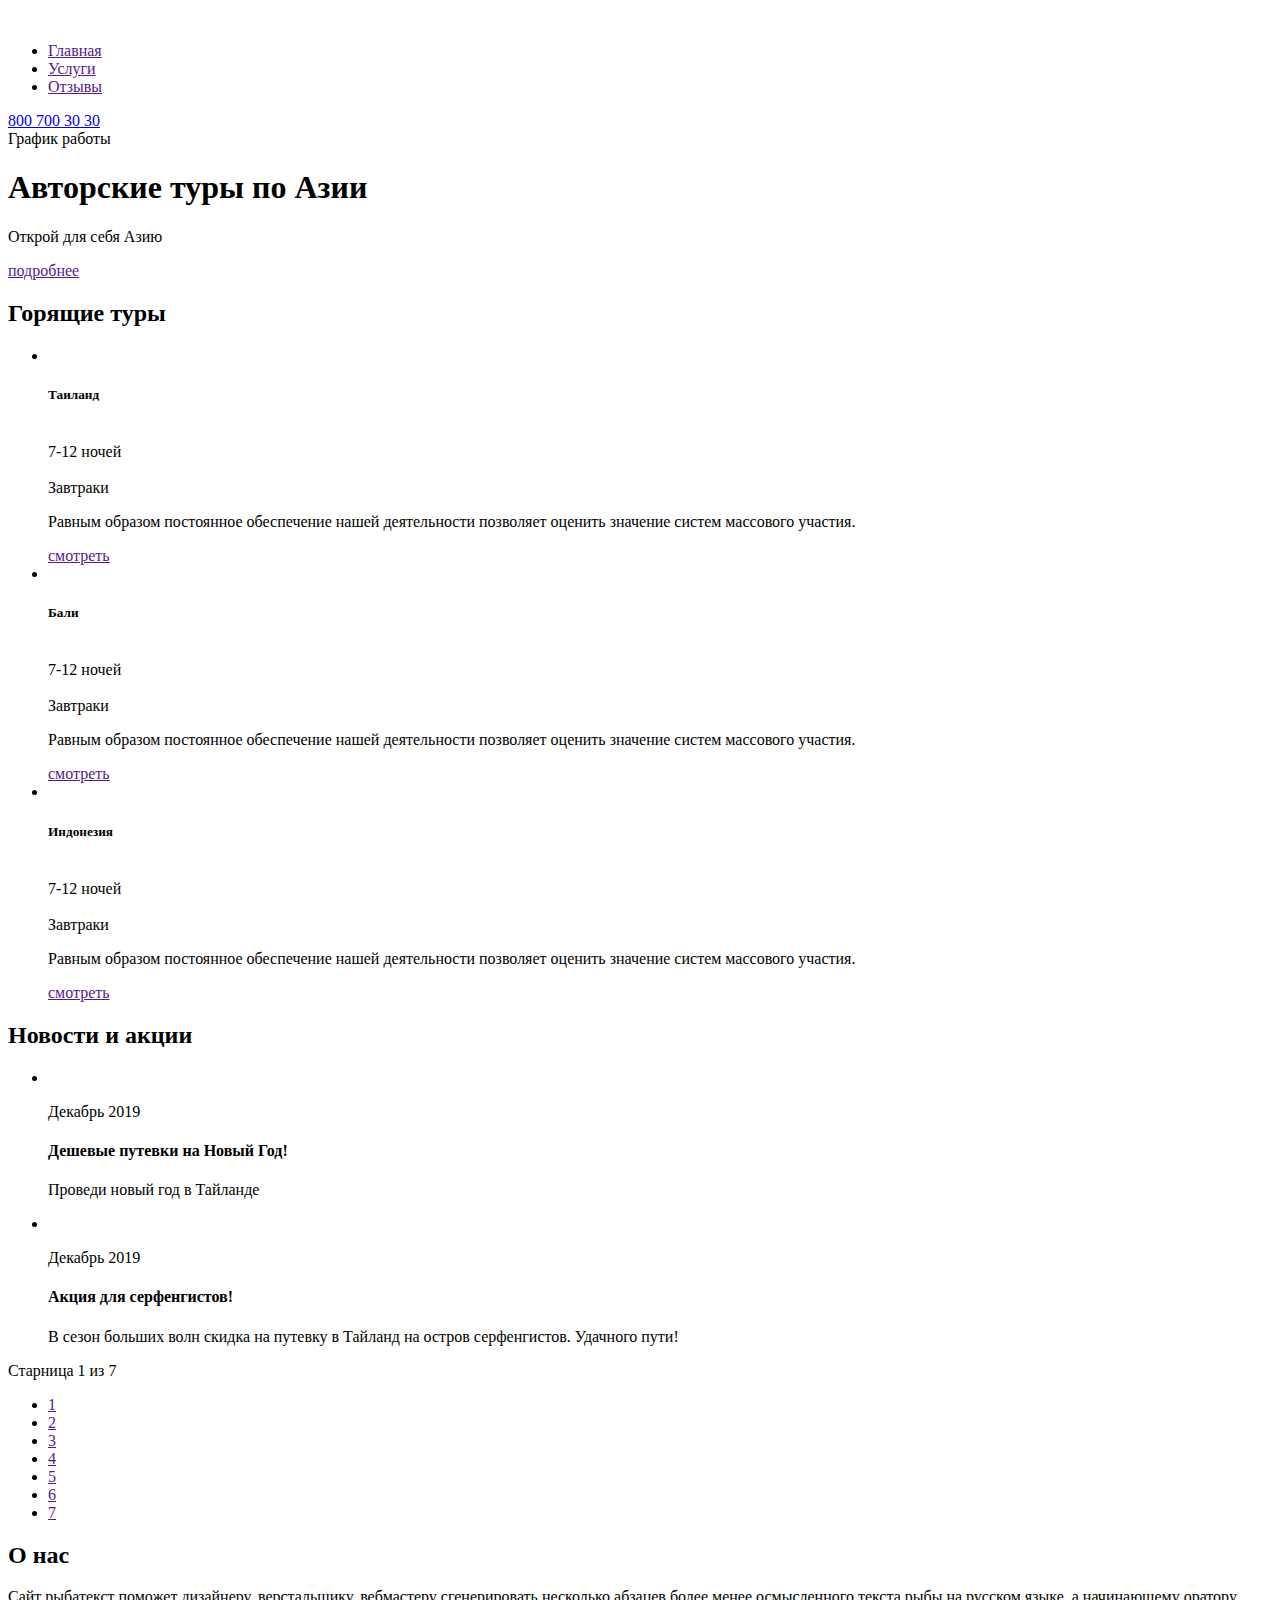
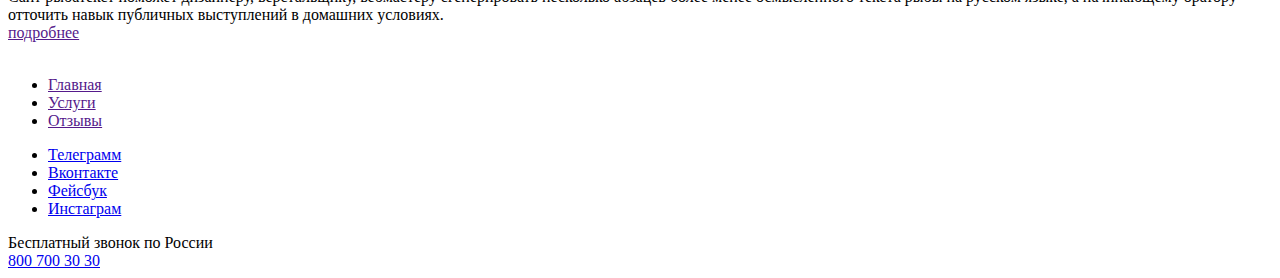
==== index.html @ 932bb3f7 "Внесены правки от куратора" ====
<!DOCTYPE html>
<html lang="ru">

<head>
  <meta charset="UTF-8">
  <meta http-equiv="X-UA-Compatible" content="IE=edge">
  <meta name="viewport" content="width=device-width, initial-scale=1.0">
  <title>air-asia</title>
</head>

<body>
  <div class="wrapper">
    <div class="container">

      <header class="header">
        <div class="container">
          <a href="" class="logo">
            <img src="" alt="" class="logo__pic">
          </a>
          <nav class="nav">
            <ul class="nav__list">
              <li class="nav__item">
                <a href="" class="nav__link">Главная</a>
              </li>
              <li class="nav__item">
                <a href="" class="nav__link">Услуги</a>
              </li>
              <li class="nav__item">
                <a href="" class="nav__link">Отзывы</a>
              </li>
            </ul>
          </nav>
          <adress class="adress">
            <a class="adress__phone" href="#">800 700 30 30</a>
            <div class="adress__shedule">График работы</div>
          </adress>
        </div>
      </header>

      <section class="hero">
        <div class="container">
          <h1 class="hero__title">Авторские туры по Азии</h1>
          <p class="hero__desk">Открой для себя Азию</p>
          <a href="" class="btn btn--red">подробнее</a>
        </div>
      </section>

      <section class="tours">
        <div class="container">
          <h2 class="tours__title title">Горящие туры</h2>
          <ul class="tours__list">
            <li class="tours__item">
              <img src="" alt="" class="tours__img">
              <div class="tours">
                <h5 class="tours__name">Таиланд</h5>
                <div class="tours__desc">
                  <div class="tours__desc-block">
                    <img src="" alt="" class="tours__desc-img">
                    <div class="tours__desc-name">7-12 ночей</div>
                  </div>
                  <div class="tours__desc-block">
                    <img src="" alt="" class="tours__desc-img">
                    <div class="tours__desc-name">Завтраки</div>
                  </div>
                  <p class="tours__about">Равным образом постоянное обеспечение нашей
                    деятельности позволяет оценить значение систем массового
                    участия.</p>
                </div>
                <a href="" class="btn btn--transparent">смотреть</a>
              </div>
            </li>
            <li class="tours__item">
              <img src="" alt="" class="tours__img">
              <div class="tour">
                <h5 class="tours__name">Бали</h5>
                <div class="tours__desc">
                  <div class="tours__desc-block">
                    <img src="" alt="" class="tours__desc-img">
                    <div class="tours__desc-name">7-12 ночей</div>
                  </div>
                  <div class="tours__desc-block">
                    <img src="" alt="" class="tours__desc-img">
                    <div class="tours__desc-name">Завтраки</div>
                  </div>
                  <p class="tours__about">Равным образом постоянное обеспечение нашей
                    деятельности позволяет оценить значение систем массового
                    участия.</p>
                </div>
                <a href="" class="btn btn--red">смотреть</a>
              </div>
            </li>
            <li class="tours__item">
              <img src="" alt="" class="tours__img">
              <div class="tour">
                <h5 class="tours__name">Индонезия</h5>
                <div class="tours__desc">
                  <div class="tours__desc-block">
                    <img src="" alt="" class="tours__desc-img">
                    <div class="tours__desc-name">7-12 ночей</div>
                  </div>
                  <div class="tours__desc-block">
                    <img src="" alt="" class="tours__desc-img">
                    <div class="tours__desc-name">Завтраки</div>
                  </div>
                  <p class="tours__about">Равным образом постоянное обеспечение нашей
                    деятельности позволяет оценить значение систем массового
                    участия.</p>
                </div>
                <a href="" class="btn btn--transparent">смотреть</a>
              </div>
            </li>
          </ul>
        </div>
      </section>

    <section class="news">
      <div class="container">
        <h2 class="news__title title">Новости и акции</h2>
        <ul class="news__list">
          <li class="news__item">
            <img src="" alt="" class="news__img">
            <div class="news__desc">
              <p class="news__date">Декабрь 2019</p>
              <h4 class="news__name">Дешевые путевки на Новый Год!</h4>
              <p class="news__text">Проведи новый год в Тайланде</p>
            </div>

            <li class="news__item">
              <img src="" alt="" class="news__img">
              <div class="news__desc">
                <p class="news__date">Декабрь 2019</p>
                <h4 class="news__name">Акция для серфенгистов!</h4>
                <p class="news__text">В сезон больших волн скидка на
                  путевку в Тайланд на остров серфенгистов.
                  Удачного пути!</p>
              </div>
              </li>
            </ul>

            <paginator class="paginator">
            <div class="paginator">
              <div class="paginator__title">Старница 1 из 7</div>
              <ul class="paginator__list">
          <li class="paginator__item">
            <a class="paginator__link" href=>1</a>
          </li>
          <li class="paginator__item">
            <a class="paginator__link" href=>2</a>
          </li>
          <li class="paginator__item">
            <a class="paginator__link" href=>3</a>
          </li>
          <li class="paginator__item">
            <a class="paginator__link" href=>4</a>
          </li>
            <li class="paginator__item">
              <a class="paginator__link" href=>5</a>
            </li>
            <li class="paginator__item">
              <a class="paginator__link" href=>6</a>
            </li>
            <li class="paginator__item">
              <a class="paginator__link" href=>7</a>
            </li>
              </ul>
          </paginator>
          </div>
        </section>

  <section class="about">
    <div class="container">
      <h2 class="hero__title">О нас</h2>
      <article class="hero__desc">Сайт рыбатекст поможет дизайнеру,
        верстальщику, вебмастеру сгенерировать несколько абзацев более менее
        осмысленного текста рыбы на русском языке, а начинающему оратору
        отточить навык публичных выступлений в домашних условиях. </article>
      <a href="" class="btn btn--red">подробнее</a>
    </div>
  </section>

  <footer class="footer">
    <div class="container">
      <a href="" class="logo">
        <img src="" alt="" class="logo__pic">
      </a>
      <nav class="nav">
        <ul class="nav__list">
          <li class="nav__item">
            <a href="" class="nav__link">Главная</a>
          </li>
          <li class="nav__item">
            <a href="" class="nav__link">Услуги</a>
          </li>
          <li class="nav__item">
            <a href="" class="nav__link">Отзывы</a>
          </li>
        </ul>
      </nav>
    <div class="socials">
      <ul class="socials__list">
        <li class="socials__item">
          <a class="socials__link" href="#">Телеграмм</a>
        <li class="socials__item">
          <a class="social__link" href="#">Вконтакте</a>
        <li class="socials__item">
          <a class="social__link" href="#">Фейсбук</a>
        <li class="socials__item">
          <a class="social__link" href="#">Инстаграм</a>
        </li>
      </ul>
    </div>

    <adress class="adress">
      <div class="adress__text">Бесплатный звонок по России</div>
      <a class="adress__phone" href="#">800 700 30 30</a>
    </adress>
    </div>
  </footer>

</div>
</div>
</body>
</html>
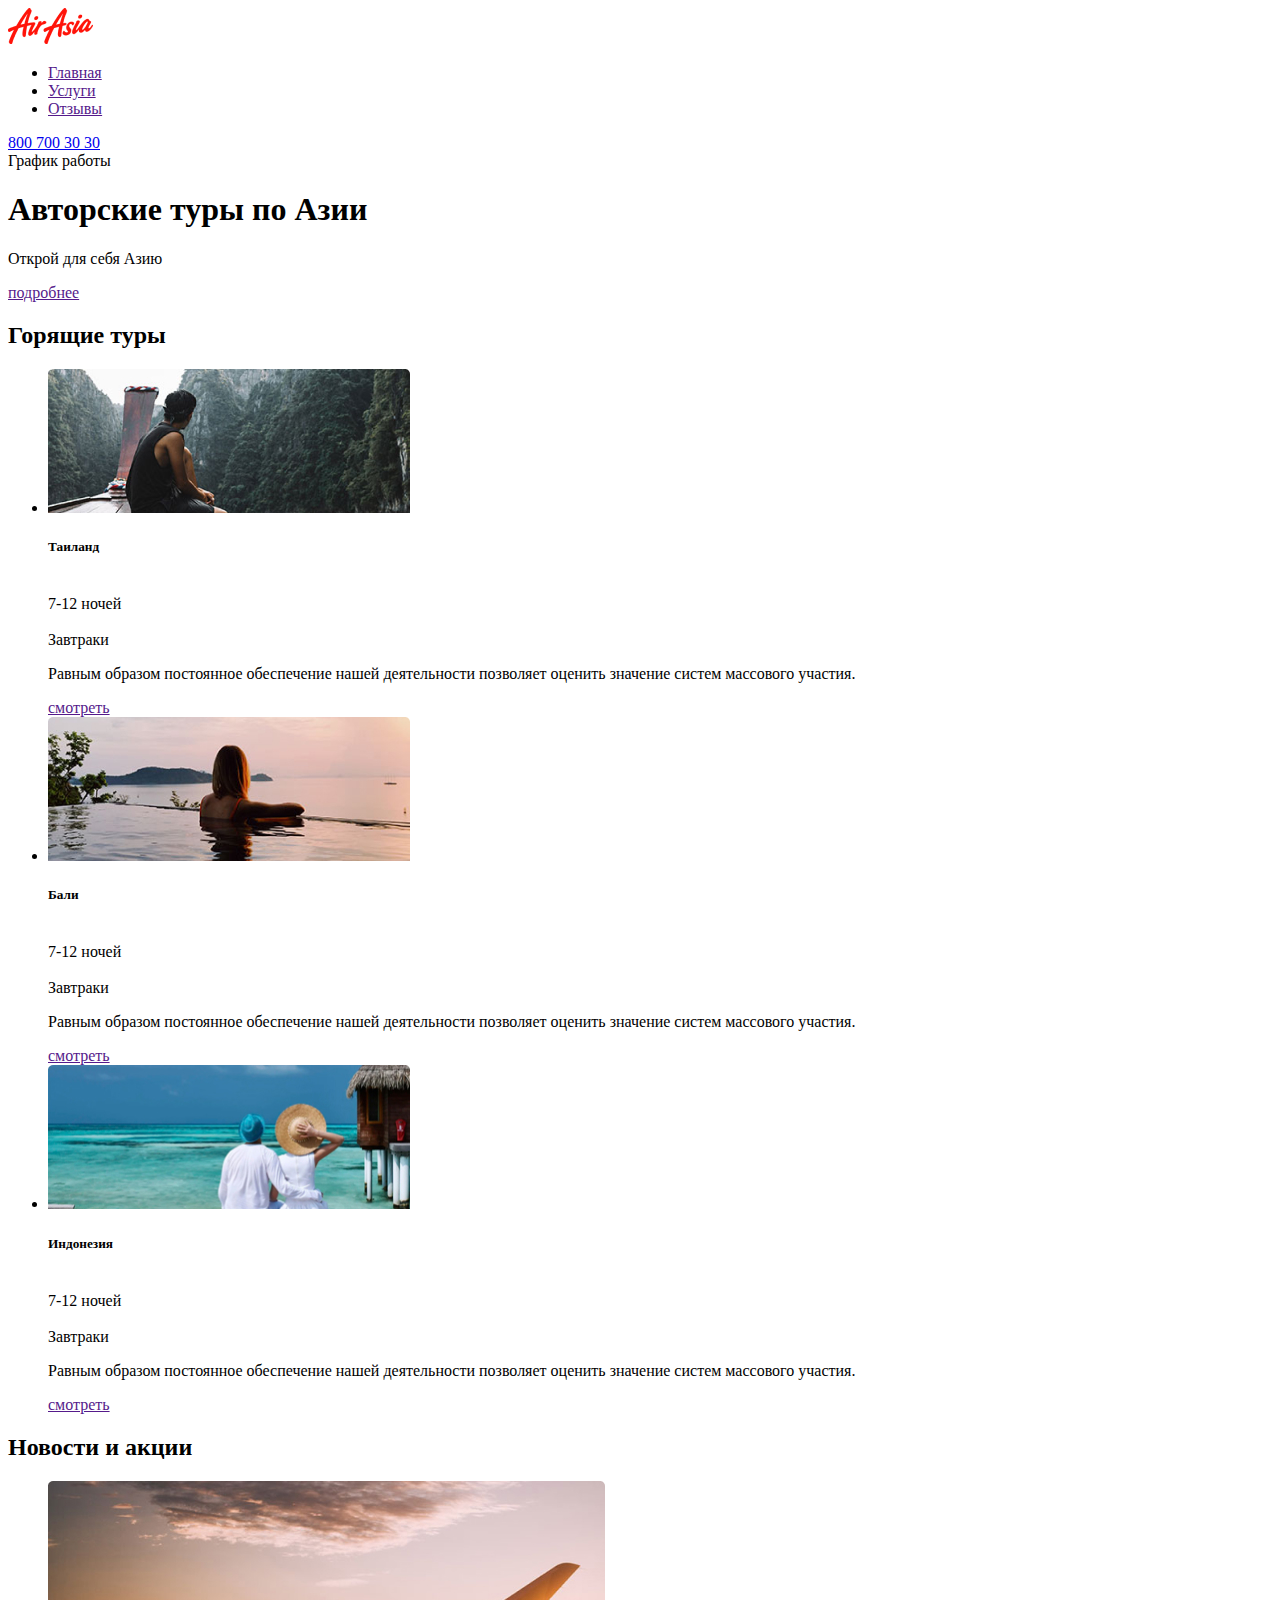
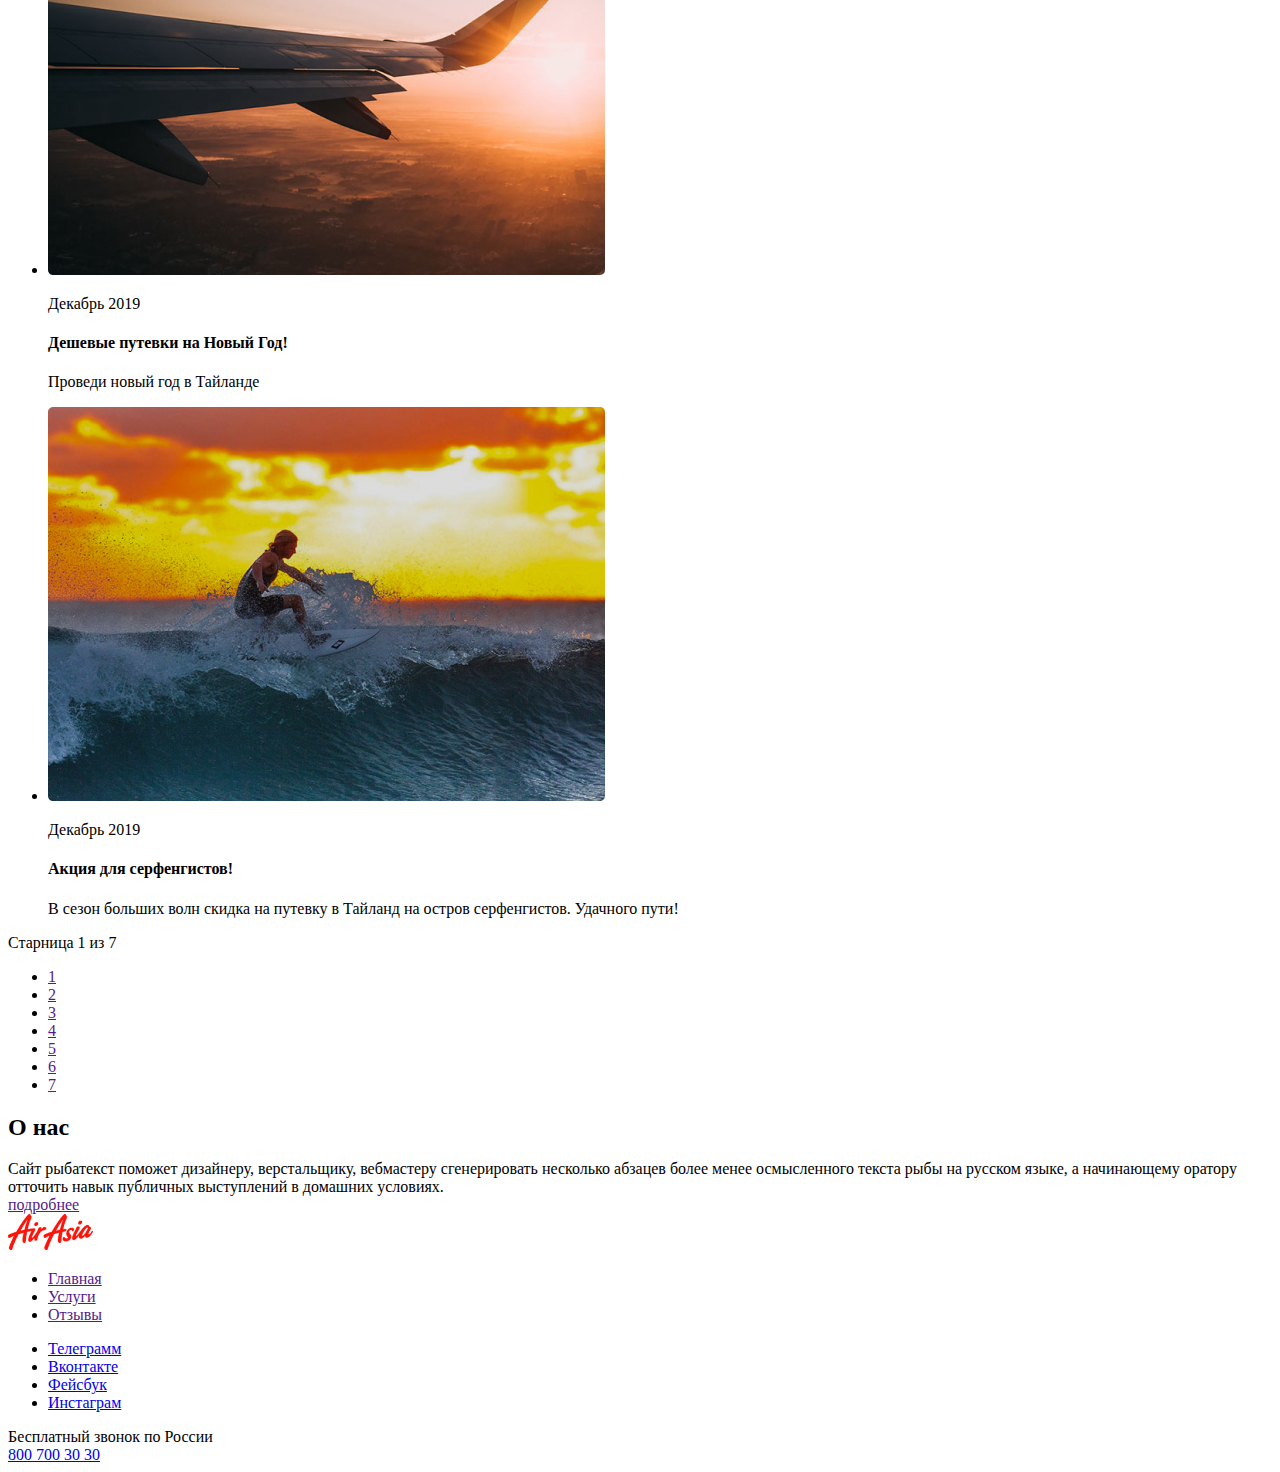
==== commit ef7939cc: "Add files via upload" ====
--- a/index.html
+++ b/index.html
@@ -15,7 +15,7 @@
       <header class="header">
         <div class="container">
           <a href="" class="logo">
-            <img src="" alt="" class="logo__pic">
+            <img src="/img/logo.png" alt="" class="logo__pic">
           </a>
           <nav class="nav">
             <ul class="nav__list">
@@ -50,8 +50,8 @@
           <h2 class="tours__title title">Горящие туры</h2>
           <ul class="tours__list">
             <li class="tours__item">
-              <img src="" alt="" class="tours__img">
-              <div class="tours">
+              <img src="/img/river.jpg" alt="" class="tours__img">
+              <div class="tours__content">
                 <h5 class="tours__name">Таиланд</h5>
                 <div class="tours__desc">
                   <div class="tours__desc-block">
@@ -61,17 +61,17 @@
                   <div class="tours__desc-block">
                     <img src="" alt="" class="tours__desc-img">
                     <div class="tours__desc-name">Завтраки</div>
-                  </div>
-                  <p class="tours__about">Равным образом постоянное обеспечение нашей
-                    деятельности позволяет оценить значение систем массового
-                    участия.</p>
+                  </div> 
                 </div>
+                <p class="tours__about">Равным образом постоянное обеспечение нашей
+                  деятельности позволяет оценить значение систем массового
+                  участия.</p>
                 <a href="" class="btn btn--transparent">смотреть</a>
               </div>
             </li>
             <li class="tours__item">
-              <img src="" alt="" class="tours__img">
-              <div class="tour">
+              <img src="/img/pool.jpg" alt="" class="tours__img">
+              <div class="tours__content">
                 <h5 class="tours__name">Бали</h5>
                 <div class="tours__desc">
                   <div class="tours__desc-block">
@@ -82,30 +82,30 @@
                     <img src="" alt="" class="tours__desc-img">
                     <div class="tours__desc-name">Завтраки</div>
                   </div>
-                  <p class="tours__about">Равным образом постоянное обеспечение нашей
-                    деятельности позволяет оценить значение систем массового
-                    участия.</p>
                 </div>
+                <p class="tours__about">Равным образом постоянное обеспечение нашей
+                  деятельности позволяет оценить значение систем массового
+                  участия.</p>
                 <a href="" class="btn btn--red">смотреть</a>
               </div>
             </li>
             <li class="tours__item">
-              <img src="" alt="" class="tours__img">
-              <div class="tour">
+              <img src="/img/ocean.jpg" alt="" class="tours__img">
+              <div class="tours__content">
                 <h5 class="tours__name">Индонезия</h5>
                 <div class="tours__desc">
                   <div class="tours__desc-block">
-                    <img src="" alt="" class="tours__desc-img">
+                    <img src="/" alt="" class="tours__desc-img">
                     <div class="tours__desc-name">7-12 ночей</div>
                   </div>
                   <div class="tours__desc-block">
                     <img src="" alt="" class="tours__desc-img">
                     <div class="tours__desc-name">Завтраки</div>
                   </div>
-                  <p class="tours__about">Равным образом постоянное обеспечение нашей
-                    деятельности позволяет оценить значение систем массового
-                    участия.</p>
                 </div>
+                <p class="tours__about">Равным образом постоянное обеспечение нашей
+                  деятельности позволяет оценить значение систем массового
+                  участия.</p>
                 <a href="" class="btn btn--transparent">смотреть</a>
               </div>
             </li>
@@ -118,7 +118,7 @@
         <h2 class="news__title title">Новости и акции</h2>
         <ul class="news__list">
           <li class="news__item">
-            <img src="" alt="" class="news__img">
+            <img src="/img/plain.jpg" alt="" class="news__img">
             <div class="news__desc">
               <p class="news__date">Декабрь 2019</p>
               <h4 class="news__name">Дешевые путевки на Новый Год!</h4>
@@ -126,7 +126,7 @@
             </div>
 
             <li class="news__item">
-              <img src="" alt="" class="news__img">
+              <img src="/img/surfer.jpg" alt="" class="news__img">
               <div class="news__desc">
                 <p class="news__date">Декабрь 2019</p>
                 <h4 class="news__name">Акция для серфенгистов!</h4>
@@ -169,8 +169,8 @@
 
   <section class="about">
     <div class="container">
-      <h2 class="hero__title">О нас</h2>
-      <article class="hero__desc">Сайт рыбатекст поможет дизайнеру,
+      <h2 class="about__title">О нас</h2>
+      <article class="about__desc">Сайт рыбатекст поможет дизайнеру,
         верстальщику, вебмастеру сгенерировать несколько абзацев более менее
         осмысленного текста рыбы на русском языке, а начинающему оратору
         отточить навык публичных выступлений в домашних условиях. </article>
@@ -181,7 +181,7 @@
   <footer class="footer">
     <div class="container">
       <a href="" class="logo">
-        <img src="" alt="" class="logo__pic">
+        <img src="/img/logo.png" alt="" class="logo__pic">
       </a>
       <nav class="nav">
         <ul class="nav__list">
@@ -201,11 +201,11 @@
         <li class="socials__item">
           <a class="socials__link" href="#">Телеграмм</a>
         <li class="socials__item">
-          <a class="social__link" href="#">Вконтакте</a>
-        <li class="socials__item">
-          <a class="social__link" href="#">Фейсбук</a>
-        <li class="socials__item">
-          <a class="social__link" href="#">Инстаграм</a>
+          <a class="socials__link" href="#">Вконтакте</a>
+        <li class="socials__item">
+          <a class="socials__link" href="#">Фейсбук</a>
+        <li class="socials__item">
+          <a class="socials__link" href="#">Инстаграм</a>
         </li>
       </ul>
     </div>
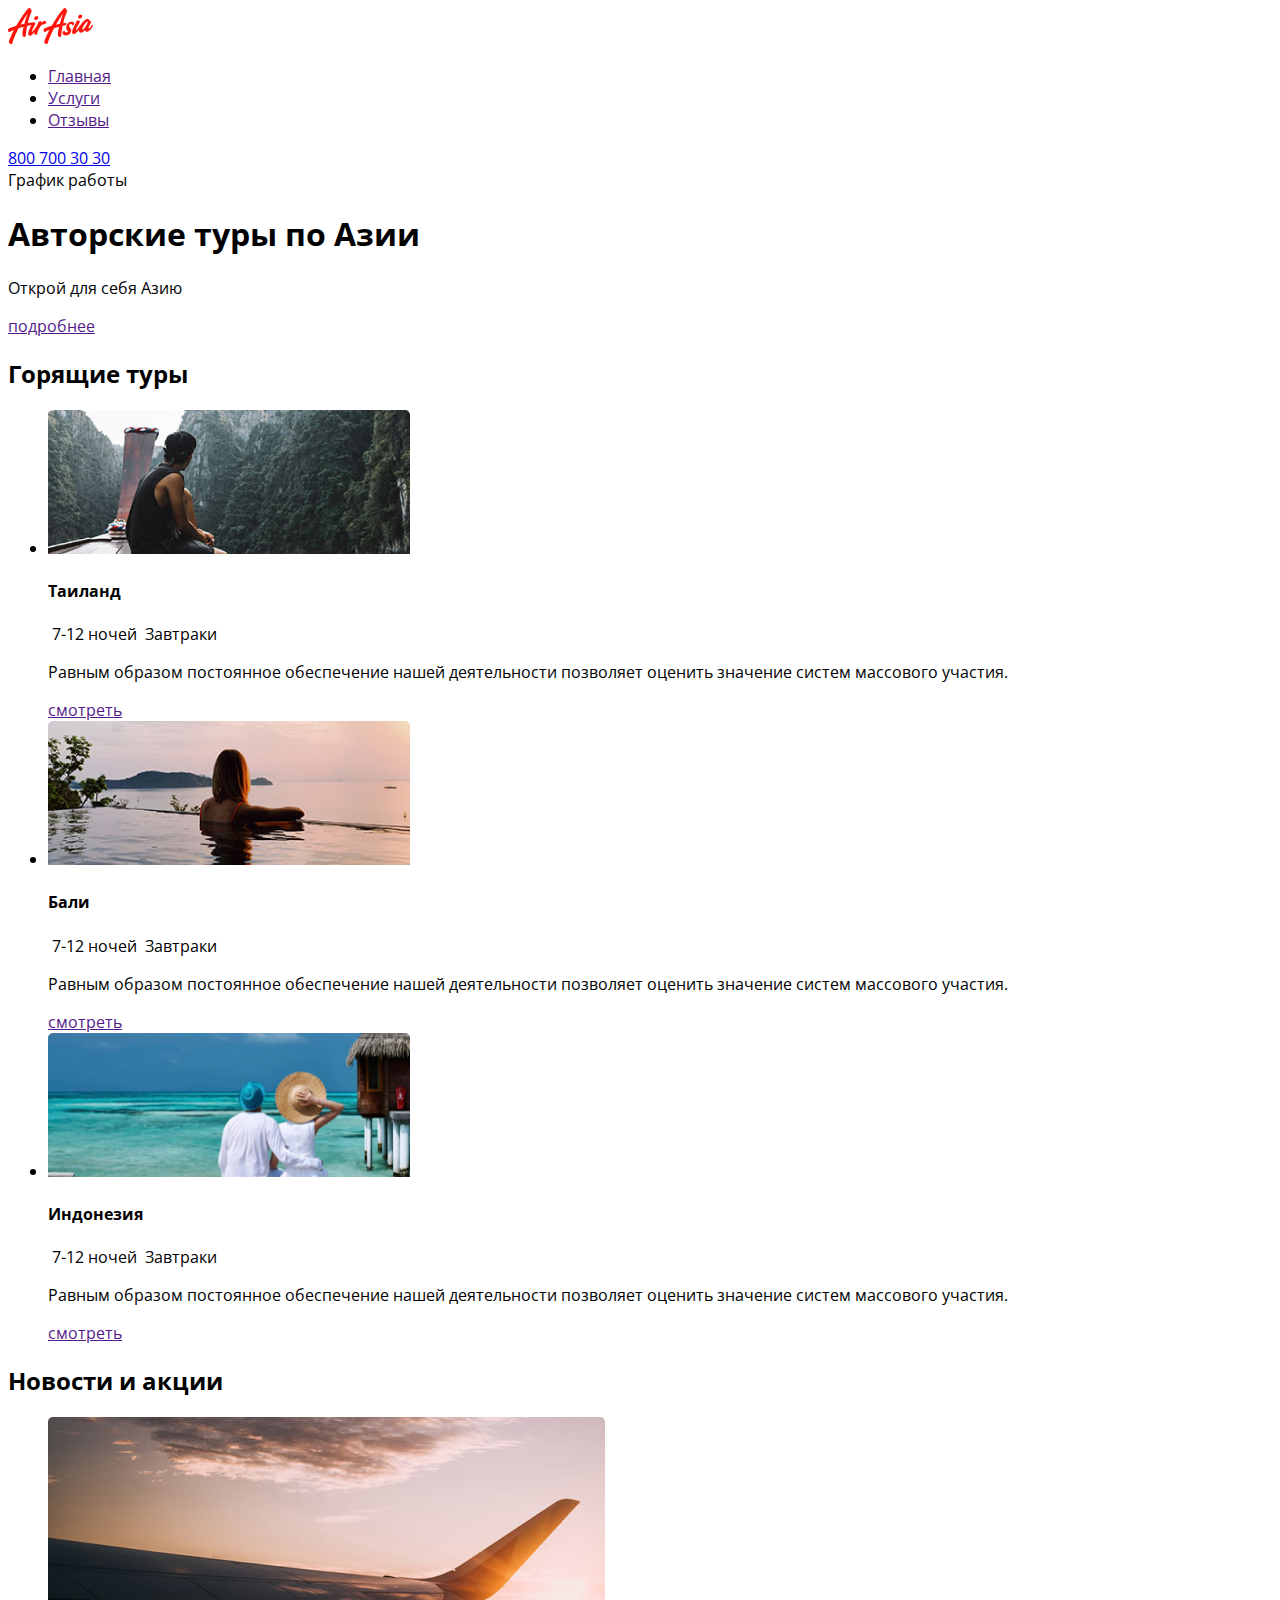
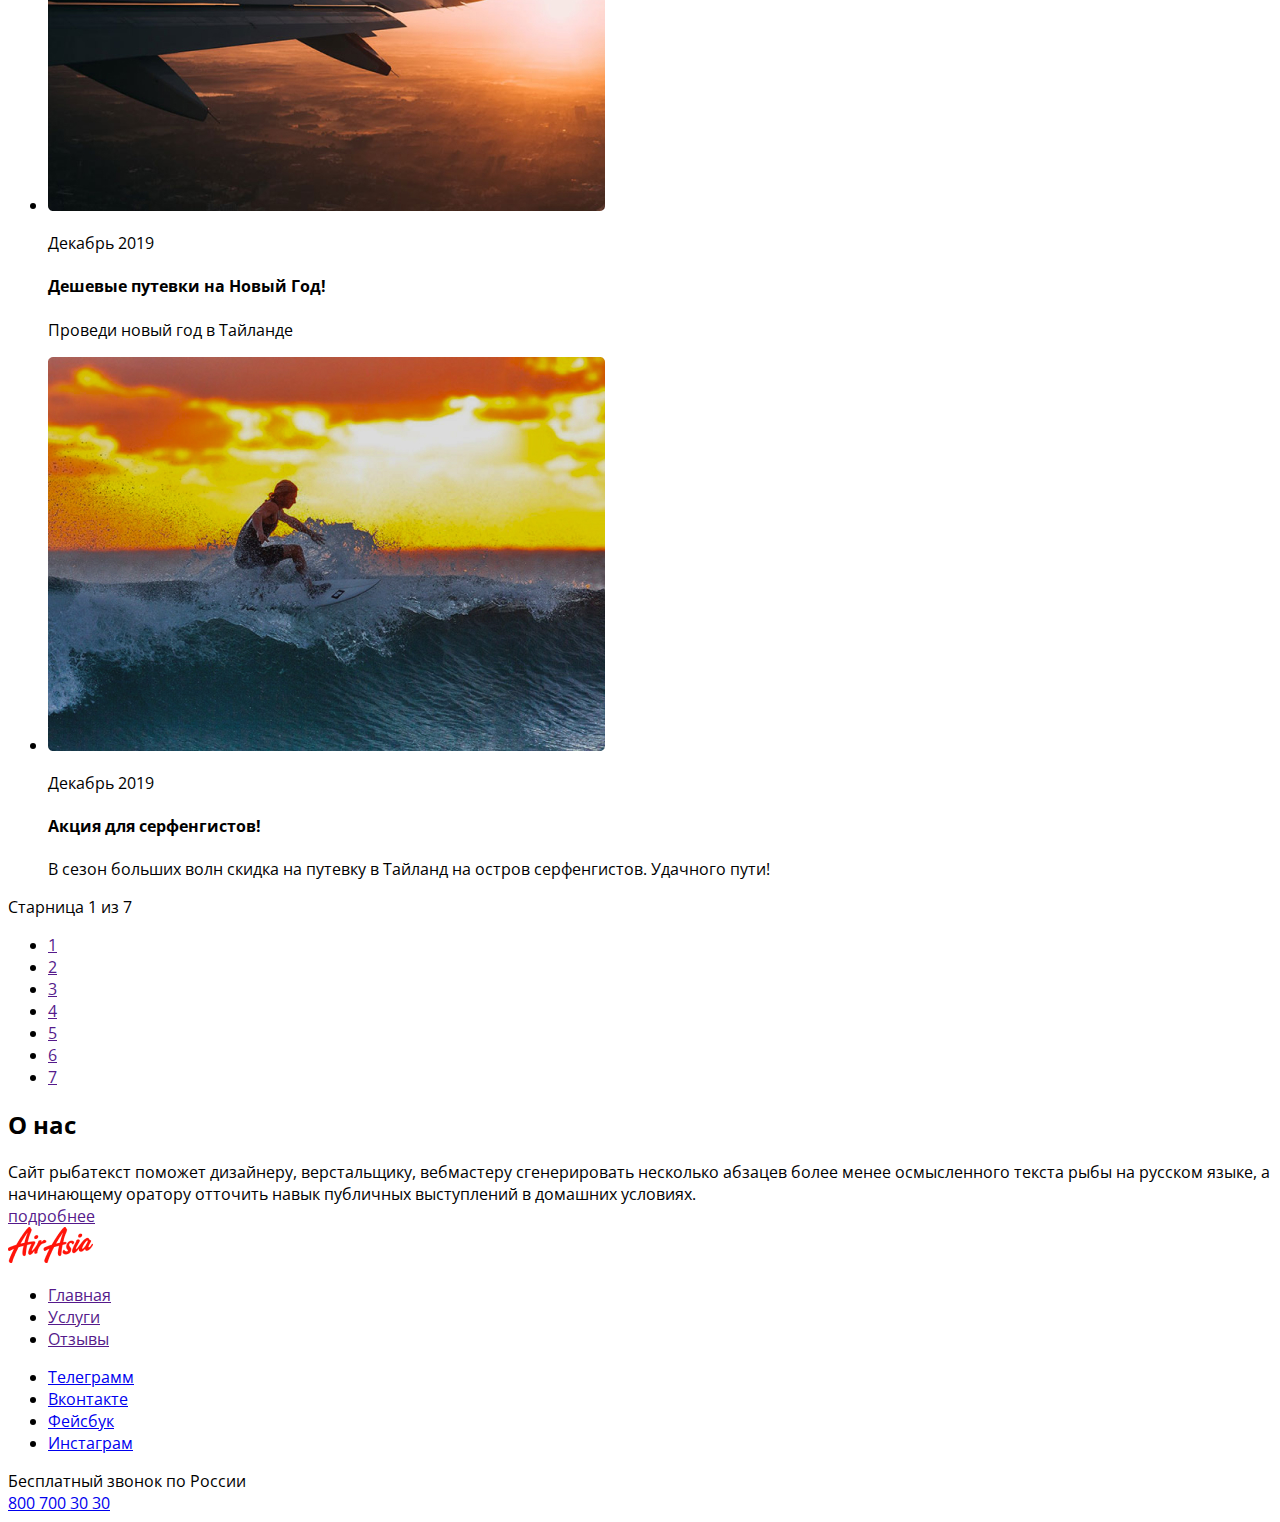
==== commit daa65c0e: "Update index.html" ====
--- a/index.html
+++ b/index.html
@@ -6,6 +6,7 @@
   <meta http-equiv="X-UA-Compatible" content="IE=edge">
   <meta name="viewport" content="width=device-width, initial-scale=1.0">
   <title>air-asia</title>
+  <link rel="stylesheet" href="main.css">
 </head>
 
 <body>
@@ -13,9 +14,9 @@
     <div class="container">
 
       <header class="header">
-        <div class="container">
+        <span class="container">
           <a href="" class="logo">
-            <img src="/img/logo.png" alt="" class="logo__pic">
+            <img src="img/logo.png" alt="" class="logo__pic">
           </a>
           <nav class="nav">
             <ul class="nav__list">
@@ -34,7 +35,7 @@
             <a class="adress__phone" href="#">800 700 30 30</a>
             <div class="adress__shedule">График работы</div>
           </adress>
-        </div>
+        </span>
       </header>
 
       <section class="hero">
@@ -50,18 +51,18 @@
           <h2 class="tours__title title">Горящие туры</h2>
           <ul class="tours__list">
             <li class="tours__item">
-              <img src="/img/river.jpg" alt="" class="tours__img">
+              <img src="img/river.jpg" alt="" class="tours__img">
               <div class="tours__content">
-                <h5 class="tours__name">Таиланд</h5>
+                <h4 class="tours__name">Таиланд</h4>
                 <div class="tours__desc">
-                  <div class="tours__desc-block">
-                    <img src="" alt="" class="tours__desc-img">
-                    <div class="tours__desc-name">7-12 ночей</div>
-                  </div>
-                  <div class="tours__desc-block">
-                    <img src="" alt="" class="tours__desc-img">
-                    <div class="tours__desc-name">Завтраки</div>
-                  </div> 
+                  <span class="tours__desc-block">
+                    <img src="img/calendar.png" alt="" class="tours__desc-img">
+                    <span class="tours__desc-name">7-12 ночей</span>
+                  </span>
+                  <span class="tours__desc-block">
+                    <img src="img/meal.png" alt="" class="tours__desc-img">
+                    <span class="tours__desc-name">Завтраки</span>
+                  </span> 
                 </div>
                 <p class="tours__about">Равным образом постоянное обеспечение нашей
                   деятельности позволяет оценить значение систем массового
@@ -70,18 +71,18 @@
               </div>
             </li>
             <li class="tours__item">
-              <img src="/img/pool.jpg" alt="" class="tours__img">
+              <img src="img/pool.jpg" alt="" class="tours__img">
               <div class="tours__content">
-                <h5 class="tours__name">Бали</h5>
+                <h4 class="tours__name">Бали</h4>
                 <div class="tours__desc">
-                  <div class="tours__desc-block">
-                    <img src="" alt="" class="tours__desc-img">
-                    <div class="tours__desc-name">7-12 ночей</div>
-                  </div>
-                  <div class="tours__desc-block">
-                    <img src="" alt="" class="tours__desc-img">
-                    <div class="tours__desc-name">Завтраки</div>
-                  </div>
+                  <span class="tours__desc-block">
+                    <img src="img/calendar.png" alt="" class="tours__desc-img">
+                    <span class="tours__desc-name">7-12 ночей</span>
+                  </span>
+                  <span class="tours__desc-block">
+                    <img src="img/meal.png" alt="" class="tours__desc-img">
+                    <span class="tours__desc-name">Завтраки</span>
+                  </span>
                 </div>
                 <p class="tours__about">Равным образом постоянное обеспечение нашей
                   деятельности позволяет оценить значение систем массового
@@ -90,18 +91,18 @@
               </div>
             </li>
             <li class="tours__item">
-              <img src="/img/ocean.jpg" alt="" class="tours__img">
+              <img src="img/ocean.jpg" alt="" class="tours__img">
               <div class="tours__content">
-                <h5 class="tours__name">Индонезия</h5>
+                <h4 class="tours__name">Индонезия</h4>
                 <div class="tours__desc">
-                  <div class="tours__desc-block">
-                    <img src="/" alt="" class="tours__desc-img">
-                    <div class="tours__desc-name">7-12 ночей</div>
-                  </div>
-                  <div class="tours__desc-block">
-                    <img src="" alt="" class="tours__desc-img">
-                    <div class="tours__desc-name">Завтраки</div>
-                  </div>
+                  <span class="tours__desc-block">
+                    <img src="img/calendar.png" alt="" class="tours__desc-img">
+                    <span class="tours__desc-name">7-12 ночей</span>
+                  </span>
+                  <span class="tours__desc-block">
+                    <img src="img/meal.png" alt="" class="tours__desc-img">
+                    <span class="tours__desc-name">Завтраки</span>
+                  </span>
                 </div>
                 <p class="tours__about">Равным образом постоянное обеспечение нашей
                   деятельности позволяет оценить значение систем массового
@@ -118,7 +119,7 @@
         <h2 class="news__title title">Новости и акции</h2>
         <ul class="news__list">
           <li class="news__item">
-            <img src="/img/plain.jpg" alt="" class="news__img">
+            <img src="img/plain.jpg" alt="" class="news__img">
             <div class="news__desc">
               <p class="news__date">Декабрь 2019</p>
               <h4 class="news__name">Дешевые путевки на Новый Год!</h4>
@@ -126,7 +127,7 @@
             </div>
 
             <li class="news__item">
-              <img src="/img/surfer.jpg" alt="" class="news__img">
+              <img src="img/surfer.jpg" alt="" class="news__img">
               <div class="news__desc">
                 <p class="news__date">Декабрь 2019</p>
                 <h4 class="news__name">Акция для серфенгистов!</h4>
@@ -138,8 +139,8 @@
             </ul>
 
             <paginator class="paginator">
-            <div class="paginator">
-              <div class="paginator__title">Старница 1 из 7</div>
+            <span class="paginator">
+              <span class="paginator__title">Старница 1 из 7</span>
               <ul class="paginator__list">
           <li class="paginator__item">
             <a class="paginator__link" href=>1</a>
@@ -169,6 +170,7 @@
 
   <section class="about">
     <div class="container">
+      <div class="about__container">
       <h2 class="about__title">О нас</h2>
       <article class="about__desc">Сайт рыбатекст поможет дизайнеру,
         верстальщику, вебмастеру сгенерировать несколько абзацев более менее
@@ -176,12 +178,13 @@
         отточить навык публичных выступлений в домашних условиях. </article>
       <a href="" class="btn btn--red">подробнее</a>
     </div>
+    </div>
   </section>
 
   <footer class="footer">
     <div class="container">
       <a href="" class="logo">
-        <img src="/img/logo.png" alt="" class="logo__pic">
+        <img src="img/logo.png" alt="" class="logo__pic">
       </a>
       <nav class="nav">
         <ul class="nav__list">
@@ -196,7 +199,7 @@
           </li>
         </ul>
       </nav>
-    <div class="socials">
+    <span class="socials">
       <ul class="socials__list">
         <li class="socials__item">
           <a class="socials__link" href="#">Телеграмм</a>
@@ -208,7 +211,7 @@
           <a class="socials__link" href="#">Инстаграм</a>
         </li>
       </ul>
-    </div>
+    </span>
 
     <adress class="adress">
       <div class="adress__text">Бесплатный звонок по России</div>
@@ -220,4 +223,4 @@
 </div>
 </div>
 </body>
-</html>+</html>
--- a/main.css
+++ b/main.css
@@ -0,0 +1,4 @@
+@import url('https://fonts.googleapis.com/css2?family=Open+Sans:wght@400;600;700&display=swap');
+body {
+  font-family: 'Open Sans', sans-serif;
+}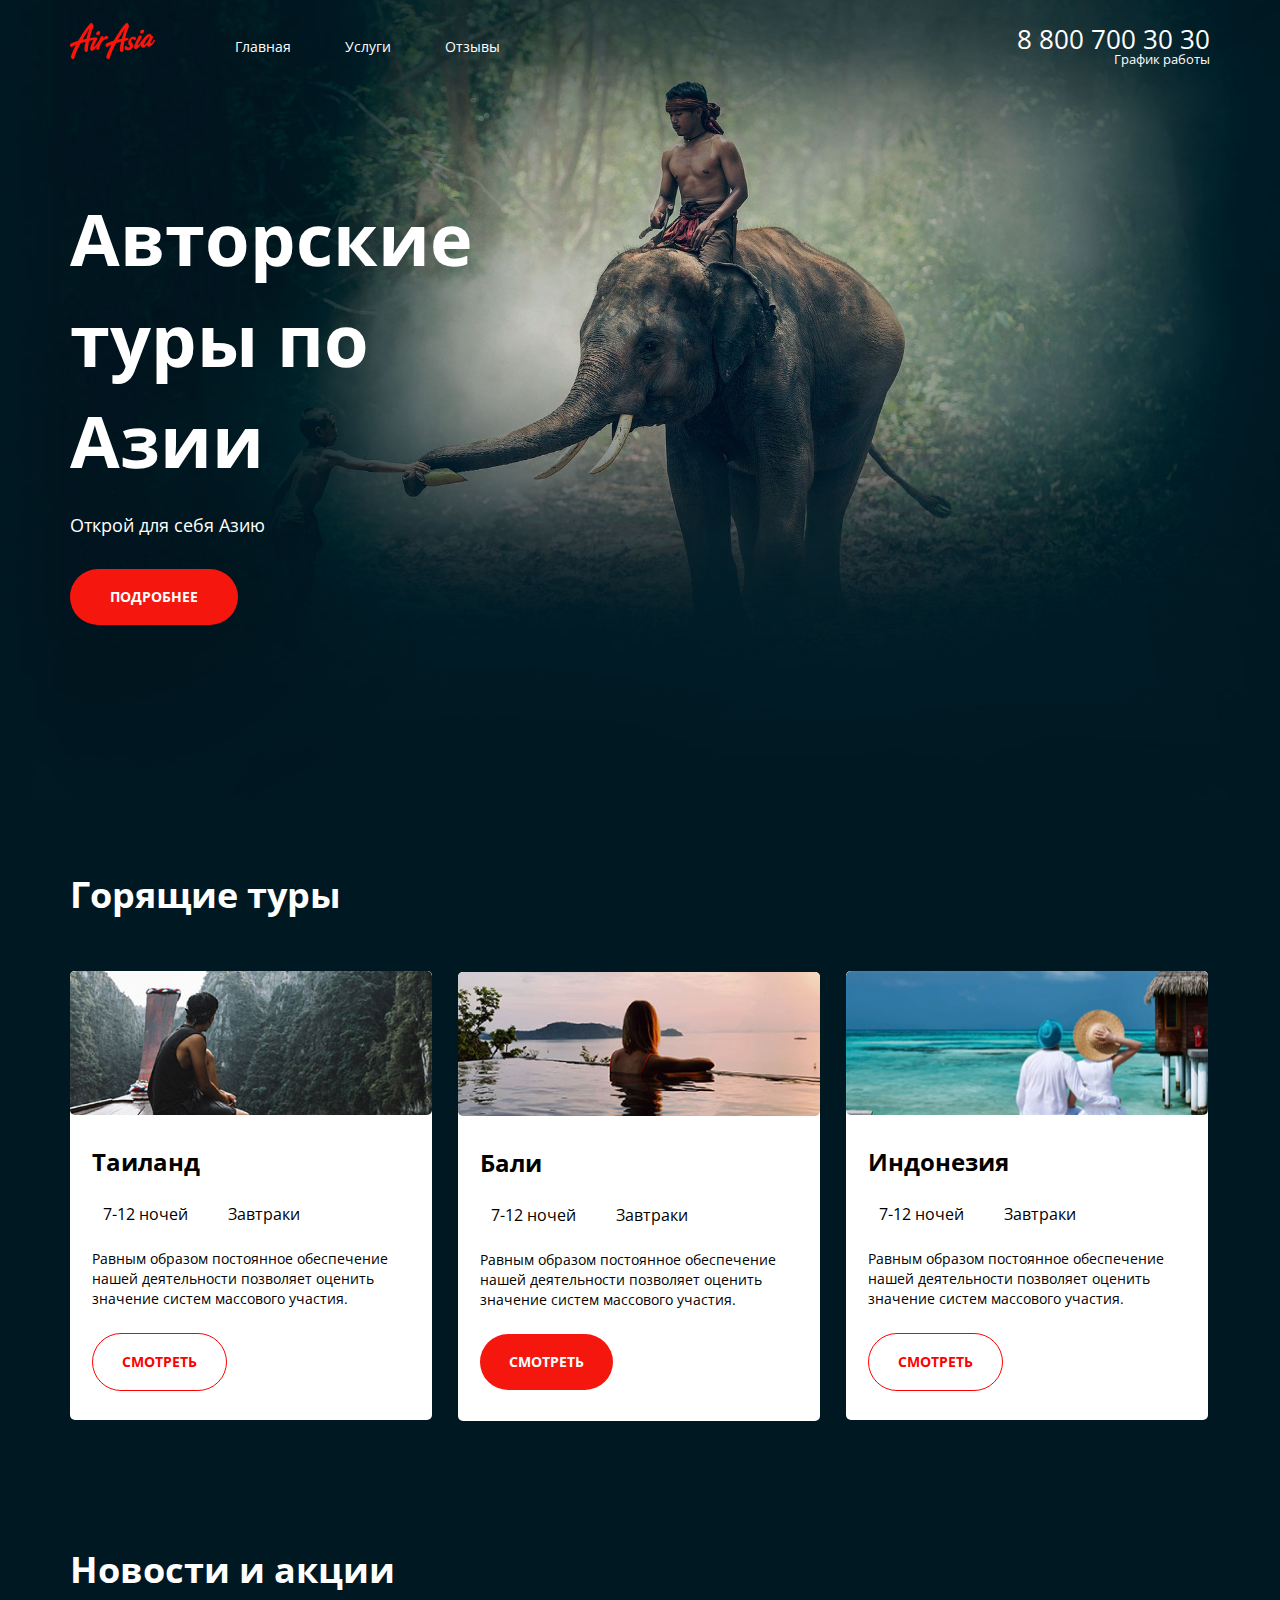
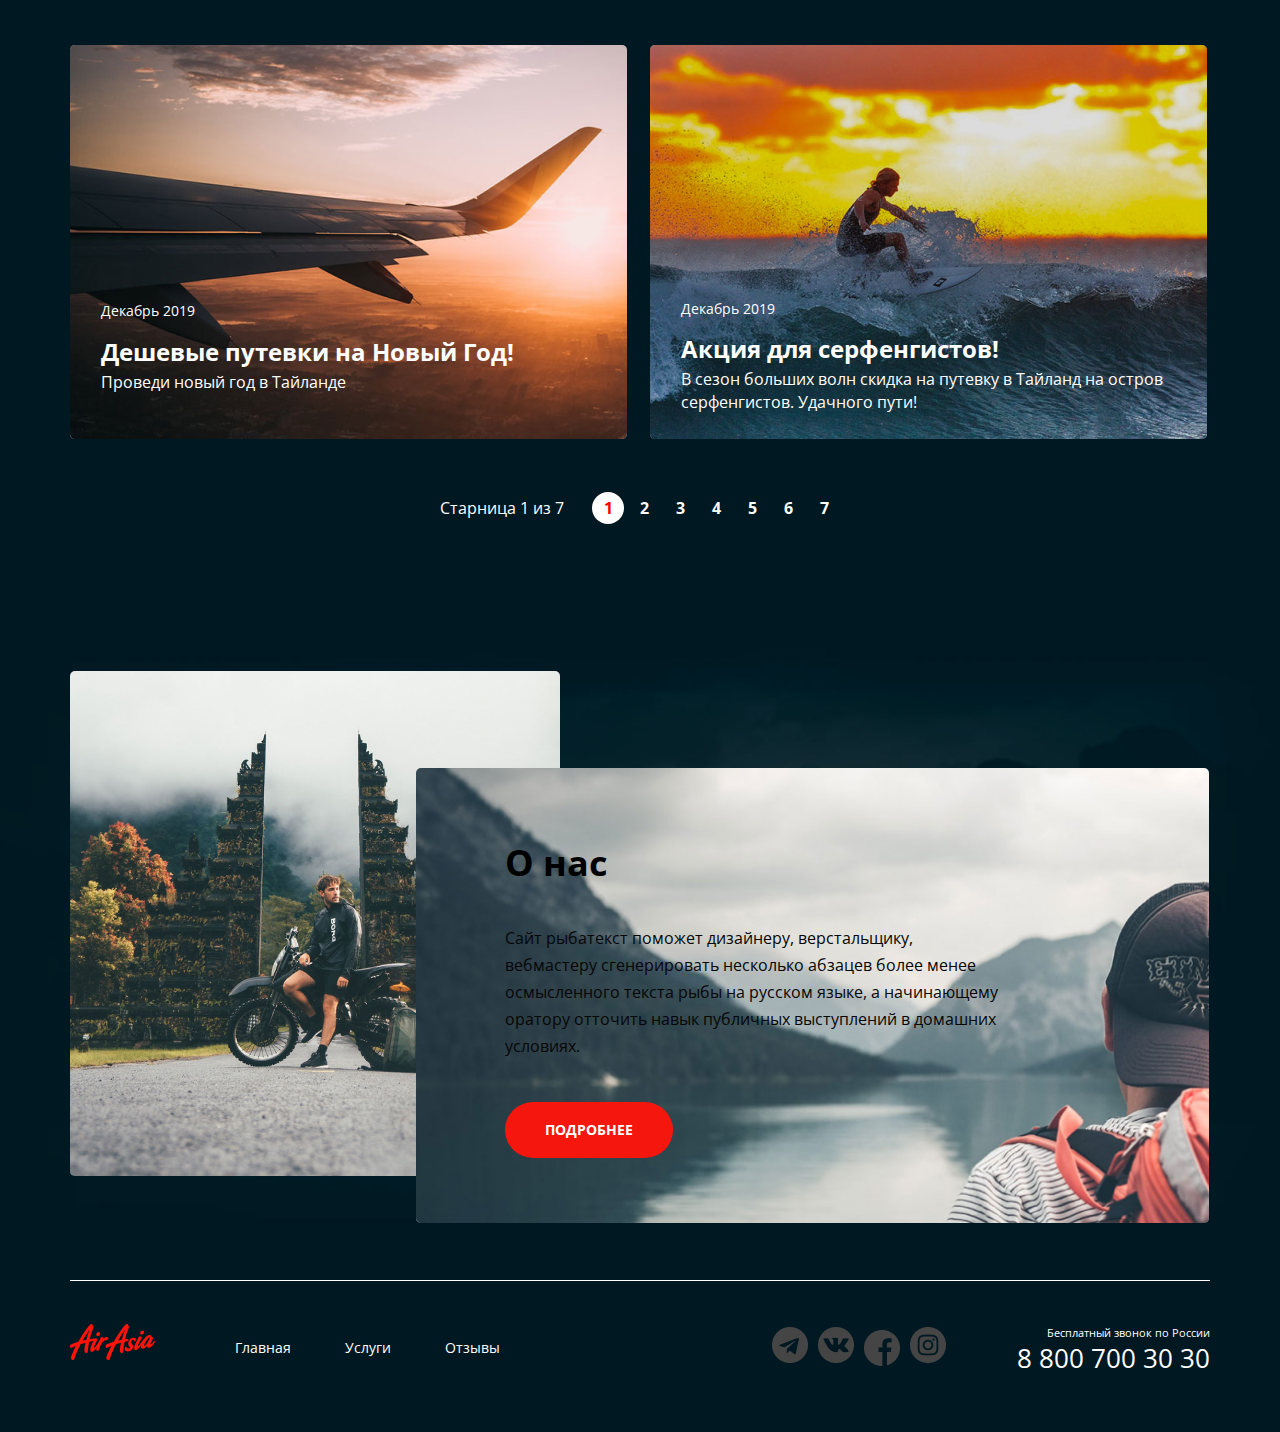
==== commit eef93b3b: "Add files via upload" ====
--- a/index.html
+++ b/index.html
@@ -5,64 +5,71 @@
   <meta charset="UTF-8">
   <meta http-equiv="X-UA-Compatible" content="IE=edge">
   <meta name="viewport" content="width=device-width, initial-scale=1.0">
+  <link href="https://fonts.googleapis.com/css2?family=Open+Sans:wght@400;600;700&display=swap" rel="stylesheet">
+  <link rel="stylesheet" href="./css/main.css">
   <title>air-asia</title>
-  <link rel="stylesheet" href="main.css">
 </head>
 
 <body>
-  <div class="wrapper">
+  <div class="wrapper--bg">
+    <section class="page">
     <div class="container">
 
       <header class="header">
-        <span class="container">
-          <a href="" class="logo">
-            <img src="img/logo.png" alt="" class="logo__pic">
-          </a>
-          <nav class="nav">
-            <ul class="nav__list">
-              <li class="nav__item">
-                <a href="" class="nav__link">Главная</a>
-              </li>
-              <li class="nav__item">
-                <a href="" class="nav__link">Услуги</a>
-              </li>
-              <li class="nav__item">
-                <a href="" class="nav__link">Отзывы</a>
+        <div class="container">
+          <a href="/" class="logo">
+            <img src="img/logo.png" alt="air asia logo" class="logo__pic">
+          </a>
+          <nav class="menu">
+            <ul class="menu__list">
+              <li class="menu__item">
+                <a href="#" class="menu__link">Главная</a>
+              </li>
+              <li class="menu__item">
+                <a href="#" class="menu__link">Услуги</a>
+              </li>
+              <li class="menu__item">
+                <a href="#" class="menu__link">Отзывы</a>
               </li>
             </ul>
           </nav>
-          <adress class="adress">
-            <a class="adress__phone" href="#">800 700 30 30</a>
-            <div class="adress__shedule">График работы</div>
+          <adress class="contacts">
+            <a href="tel:+78007003030" class="contacts__phone">8 800 700 30 30</a>
+            <div class="contacts__dropdown-title contacts__dropdown-title--active">График работы</div>
           </adress>
-        </span>
+        </div>
       </header>
 
       <section class="hero">
-        <div class="container">
+        <div class="hero__content">
+          <div class="hero__text-section">
           <h1 class="hero__title">Авторские туры по Азии</h1>
-          <p class="hero__desk">Открой для себя Азию</p>
-          <a href="" class="btn btn--red">подробнее</a>
+          <h4 class="hero__subtitle">Открой для себя Азию</h4>
+          <a href="#" class="btn btn--color--ginger">подробнее</a>
+          </div>
         </div>
       </section>
 
       <section class="tours">
         <div class="container">
           <h2 class="tours__title title">Горящие туры</h2>
+          <div class="tours__title">
+            <img src="img/flame.png" alt="" class="tours__icon"></div>
           <ul class="tours__list">
             <li class="tours__item">
-              <img src="img/river.jpg" alt="" class="tours__img">
+              <div class="tours__header">
+              <img src="img/river.jpg" alt="" class="tours__img"></div>
               <div class="tours__content">
-                <h4 class="tours__name">Таиланд</h4>
+                <h3 class="tours__name">Таиланд</h3>
                 <div class="tours__desc">
-                  <span class="tours__desc-block">
+                  <div class="tours__desc-block">
                     <img src="img/calendar.png" alt="" class="tours__desc-img">
-                    <span class="tours__desc-name">7-12 ночей</span>
-                  </span>
-                  <span class="tours__desc-block">
+                    <div class="tours__desc-name">7-12 ночей</div>
+                  </div>
+                  <div class="tours__desc-block">
                     <img src="img/meal.png" alt="" class="tours__desc-img">
-                    <span class="tours__desc-name">Завтраки</span>
-                  </span> 
+                    <div class="tours__desc-name">Завтраки</div>
+                  </div> 
                 </div>
                 <p class="tours__about">Равным образом постоянное обеспечение нашей
                   деятельности позволяет оценить значение систем массового
@@ -73,36 +80,36 @@
             <li class="tours__item">
               <img src="img/pool.jpg" alt="" class="tours__img">
               <div class="tours__content">
-                <h4 class="tours__name">Бали</h4>
+                <h3 class="tours__name">Бали</h3>
                 <div class="tours__desc">
-                  <span class="tours__desc-block">
+                  <div class="tours__desc-block">
                     <img src="img/calendar.png" alt="" class="tours__desc-img">
-                    <span class="tours__desc-name">7-12 ночей</span>
-                  </span>
-                  <span class="tours__desc-block">
+                    <div class="tours__desc-name">7-12 ночей</div>
+                  </div>
+                  <div class="tours__desc-block">
                     <img src="img/meal.png" alt="" class="tours__desc-img">
-                    <span class="tours__desc-name">Завтраки</span>
-                  </span>
+                    <div class="tours__desc-name">Завтраки</div>
+                  </div>
                 </div>
                 <p class="tours__about">Равным образом постоянное обеспечение нашей
                   деятельности позволяет оценить значение систем массового
                   участия.</p>
-                <a href="" class="btn btn--red">смотреть</a>
+                <a href="" class="btn__red">смотреть</a>
               </div>
             </li>
             <li class="tours__item">
               <img src="img/ocean.jpg" alt="" class="tours__img">
               <div class="tours__content">
-                <h4 class="tours__name">Индонезия</h4>
+                <h3 class="tours__name">Индонезия</h3>
                 <div class="tours__desc">
-                  <span class="tours__desc-block">
+                  <div class="tours__desc-block">
                     <img src="img/calendar.png" alt="" class="tours__desc-img">
-                    <span class="tours__desc-name">7-12 ночей</span>
-                  </span>
-                  <span class="tours__desc-block">
+                    <div class="tours__desc-name">7-12 ночей</div>
+                  </div>
+                  <div class="tours__desc-block">
                     <img src="img/meal.png" alt="" class="tours__desc-img">
-                    <span class="tours__desc-name">Завтраки</span>
-                  </span>
+                    <div class="tours__desc-name">Завтраки</div>
+                  </div>
                 </div>
                 <p class="tours__about">Равным образом постоянное обеспечение нашей
                   деятельности позволяет оценить значение систем массового
@@ -123,7 +130,7 @@
             <div class="news__desc">
               <p class="news__date">Декабрь 2019</p>
               <h4 class="news__name">Дешевые путевки на Новый Год!</h4>
-              <p class="news__text">Проведи новый год в Тайланде</p>
+              <tbody class="news__text">Проведи новый год в Тайланде</tbody>
             </div>
 
             <li class="news__item">
@@ -139,10 +146,10 @@
             </ul>
 
             <paginator class="paginator">
-            <span class="paginator">
-              <span class="paginator__title">Старница 1 из 7</span>
+            <div class="paginator">
+              <div class="paginator__title">Старница 1 из 7</div>
               <ul class="paginator__list">
-          <li class="paginator__item">
+          <li class="paginator__item paginator__item--active">
             <a class="paginator__link" href=>1</a>
           </li>
           <li class="paginator__item">
@@ -164,14 +171,15 @@
               <a class="paginator__link" href=>7</a>
             </li>
               </ul>
+              </div>
           </paginator>
           </div>
         </section>
 
   <section class="about">
-    <div class="container">
-      <div class="about__container">
-      <h2 class="about__title">О нас</h2>
+    <div class="about__conteiner">
+      <div class="about__content">
+      <h2 class="about__title--color--black about__title">О нас</h2>
       <article class="about__desc">Сайт рыбатекст поможет дизайнеру,
         верстальщику, вебмастеру сгенерировать несколько абзацев более менее
         осмысленного текста рыбы на русском языке, а начинающему оратору
@@ -183,44 +191,55 @@
 
   <footer class="footer">
     <div class="container">
-      <a href="" class="logo">
-        <img src="img/logo.png" alt="" class="logo__pic">
-      </a>
-      <nav class="nav">
-        <ul class="nav__list">
-          <li class="nav__item">
-            <a href="" class="nav__link">Главная</a>
-          </li>
-          <li class="nav__item">
-            <a href="" class="nav__link">Услуги</a>
-          </li>
-          <li class="nav__item">
-            <a href="" class="nav__link">Отзывы</a>
-          </li>
-        </ul>
-      </nav>
-    <span class="socials">
+      <div  class="footer footer-container__content">
+        <a href="/" class="logo__footer">
+          <img src="img/logo.png" alt="air asia logo" class="logo__pic">
+        </a>
+        <nav class="menu__footer">
+          <ul class="menu__list">
+            <li class="menu__item">
+              <a href="#" class="menu__link">Главная</a>
+            </li>
+            <li class="menu__item">
+              <a href="#" class="menu__link">Услуги</a>
+            </li>
+            <li class="menu__item">
+              <a href="#" class="menu__link">Отзывы</a>
+            </li>
+          </ul>
+        </nav>
+    <div class="socials">
       <ul class="socials__list">
         <li class="socials__item">
-          <a class="socials__link" href="#">Телеграмм</a>
-        <li class="socials__item">
-          <a class="socials__link" href="#">Вконтакте</a>
-        <li class="socials__item">
-          <a class="socials__link" href="#">Фейсбук</a>
-        <li class="socials__item">
-          <a class="socials__link" href="#">Инстаграм</a>
+          <a class="socials__link--telegram" href="#">
+            <img src="img/telegram.png" alt="" class="socials__link-img">
+          </a>
+        <li class="socials__item">
+          <a class="socials__link--vk" href="#">
+            <img src="img/vk.png" alt="" class="socials__link-img">
+          </a>
+        <li class="socials__item">
+          <a class="socials__link" href="#">
+            <img src="img/face.png" alt="" class="socials__link-img">
+          </a>
+        <li class="socials__item">
+          <a class="socials__link-in" href="#">
+            <img src="img/in.png" alt="" class="socials__link-img">
+          </a>
         </li>
       </ul>
-    </span>
-
-    <adress class="adress">
-      <div class="adress__text">Бесплатный звонок по России</div>
-      <a class="adress__phone" href="#">800 700 30 30</a>
+    </div>
+      </div>
+
+    <adress class="contacts__footer">
+      <div class="contacts__footer-text">Бесплатный звонок по России</div>
+      <a href="tel:+78007003030" class="contacts__footer-phone">8 800 700 30 30</a>
     </adress>
     </div>
   </footer>
 
 </div>
+    </section>
 </div>
 </body>
-</html>
+</html>--- a/css/main.css
+++ b/css/main.css
@@ -0,0 +1,490 @@
+
+body {
+  font-family: 'Open Sans', Arial, sans-serif;
+  color: #fff;
+  font-size: 16px;
+  line-height: 1.42;
+  background: #001821;
+  -webkit-font-smoothing: antialiased;
+  -moz-osx-font-smoothing: grayscale;
+}
+a {color: inherit;}
+
+a { text-decoration: none;}
+
+* {
+  margin: 0;
+  padding: 0;
+  box-sizing: border-box;
+}
+
+ul {
+  padding: 0;
+  margin: 0;
+}
+
+ul li {
+  list-style: none;
+}
+
+h1, h2, h3, h4, h5, h6 {
+  margin: 0;
+  font-weight: normal;
+}
+
+.wrapper--bg {
+  background: url('../img/elephant.jpg') top center, url('../img/human.jpg') bottom 190px right;
+  background-repeat: no-repeat;
+  background-size: contain;
+}
+
+.container {
+  margin: 0 auto;
+  max-width: 1140px;
+}
+ 
+.header {
+ height: 123px; 
+ position: relative;
+ margin-bottom: 65px;
+}
+
+.logo {
+  display: block;
+  position: absolute;
+  top: 23px;
+  left: 0px;
+}
+
+.menu {
+  position: absolute;
+  top: 34px;
+  left: 165px;
+}
+
+.contacts {
+  position: absolute;
+  top: 21px;
+  right: 0px;
+  font-style: normal;
+  text-align: right;
+}
+
+.menu__item {
+display: inline-block;
+vertical-align: middle;
+margin-right: 50px;
+}
+
+.contacts__dropdown-title--active {
+  text-decoration-line: line-through;
+}
+
+.menu__item:last-child {
+  margin-right: 0;
+}
+
+.menu__link {
+  font-size: 14px;
+  text-decoration: none;
+}
+.contacts__phone {
+  text-decoration: none;
+  font-size: 26px;
+}
+.contacts__dropdown-title {
+  font-size: 13px;
+  text-decoration: none;
+  margin-top: -8px;
+}
+
+.hero__text-section {
+  width: 511px;
+  margin-bottom: 244px;
+}
+
+.hero__title {
+  font-size: 72px;
+  font-weight: bold;
+  line-height: 1.4;
+  margin-bottom: 23px;
+}
+
+.hero__subtitle {
+  font-size: 18px;
+  margin-bottom: 30px;
+}
+
+.btn {
+  background: #F5170E;
+  border-radius: 34px;
+  padding: 18px 40px;
+  font-size: 14px;
+  font-weight: bold;
+  text-transform: uppercase;
+  text-decoration: none;
+  display: inline-block;
+}
+
+.btn:hover {
+  background-color: #7e0d0d;
+}
+
+
+.btn--transparent {
+  background: #fff;
+  color: red;
+  border-radius: 34px;
+  padding: 18px 29px;
+  font-size: 14px;
+  font-weight: bold;
+  text-transform: uppercase;
+  text-decoration: none;
+  display: inline-block;
+  border: 1px solid red;
+}
+
+.btn__red {
+  background: #F5170E;
+  color: #fff;
+  border-radius: 34px;
+  padding: 18px 29px;
+  font-size: 14px;
+  font-weight: bold;
+  text-transform: uppercase;
+  text-decoration: none;
+  display: inline-block;
+}
+
+.btn__red:hover {
+  background-color: #7e0d0d;
+}
+
+.tours {
+  margin-bottom: 124px;
+}
+
+.tours__desc {
+  margin-bottom: 24px;
+}
+
+.tours__title {
+  font-size: 36px;
+  font-weight: bold;
+  margin-bottom: 51px;
+  display: inline-block;
+  vertical-align: middle;
+  margin-right: 12px;
+}
+
+.tours__item {
+  min-height: 449px; 
+  display: inline-block;
+  margin-right: 22px;
+  width: 362px;
+  background: #fff;
+  color: black;
+  border-radius: 5px;
+}
+
+.tours__item:last-child {
+  margin-right: 0;
+}
+
+.tours__header {
+  min-height: 144px;
+  }
+
+  .tours__img {
+    border-radius: 5px;
+    overflow: hidden;
+  }
+  
+  .tours__content {
+    padding: 24px 22px;
+  }
+
+  .tours__name {
+    font-size: 24px;
+    font-weight: bold;
+    margin-bottom: 24px;
+  }
+
+.tours__desc-block {
+  display: inline-block;
+  vertical-align: top;
+  margin-right: 25px;
+}
+.tours__desc-block:last-child {
+  margin-right: 0;
+}
+
+.tours__desc-img {
+  margin-right: 7px;
+  vertical-align: middle;
+}
+
+.tours__desc-name {
+font-size: 16px;
+display: inline-block;
+}
+
+.tours__about {
+  font-size: 14px;
+  margin-bottom: 24px;
+}
+
+.news__item {
+  width: 557px;
+  display: inline-block;
+  vertical-align: top;
+  position: relative;
+  border-radius: 5px;
+  overflow: hidden;
+  margin-right: 23px;
+}
+
+.news__item:last-child {
+  margin-right: 0;
+}
+
+.news__title {
+  font-size: 36px;
+  font-weight: bold;
+  margin-bottom: 51px;
+}
+
+
+.news__img {
+  display: block;
+  width: 100%;
+  height: 100%;
+  object-fit: cover;
+}
+
+.news__desc {
+  position: absolute;
+  left: 0;
+  right: 0;
+  bottom: 0;
+  padding: 25px 31px;
+  min-height: 163px;
+}
+
+.news__date {
+  font-size: 14px;
+  margin-bottom: 14px;
+}
+
+.news__name {
+  font-size: 24px;
+  font-weight: bold;
+  margin-bottom: 2px;
+}
+
+.news__list {
+  margin-bottom: 53px;
+}
+
+.paginator {
+  text-align: center;
+}
+
+.paginator__title, .paginator__list {
+  display: inline-block;
+  vertical-align: middle;
+}
+
+.paginator__title {
+  margin-right: 24px;
+}
+
+.paginator__item {
+  display: inline-block;
+}
+
+.paginator__item--active .paginator__link {
+  background: #fff;
+  color: red;
+}
+
+.paginator__link {
+  display: block;
+  width: 32px;
+  height: 32px;
+  border-radius: 50%;
+  position: relative;
+  text-decoration: none;
+  font-weight: bold;
+  line-height: 32px;
+}
+
+.about {
+  padding: 147px 0 45px 0;
+}
+
+.about__content {
+  display: inline-block;
+  border-radius: 5px;
+  max-width: 793px;
+  background-image: url("../img/mountains.jpg");
+  background-size: cover;
+  background-repeat: no-repeat;
+  background-position: bottom right;
+  padding: 69px 202px 65px 89px;
+  margin-left: -148px;
+  vertical-align: top;
+  margin-top: 97px;
+ }
+
+ .about__title {
+  margin-bottom: 37px;
+  font-size: 36px;
+  font-weight: bold;
+ }
+
+ .about__desc {
+  margin-bottom: 42px;
+  font-size: 16px;
+  line-height: 27px;
+  color: #060606;
+ }
+
+ .about__conteiner::before {
+  content: '';
+  display: inline-block;
+  width: 490px;
+  height: 505px;
+  background-image: url('../img/gates.jpg');
+  border-radius: 5px;
+  margin-bottom: 53px;
+ }
+
+ .title {
+  font-weight: 700;
+  font-size: 36px;
+  line-height: 49px;
+ }
+
+ .about__title--color--black {
+  color: #000;
+ }
+
+
+.footer-container__content {
+  border-top: 1px solid #fff;
+}
+
+ .footer {
+  height: 152px; 
+  position: relative;
+ }
+
+ .logo__footer {
+  display: block;
+  position: absolute;
+  top: 43px;
+  left: 0px;
+ }
+
+ .menu__footer {
+  position: absolute;
+  top: 54px;
+  left: 165px;
+}
+
+.contacts__footer {
+  position: absolute;
+  top: 45px;
+  right: 0px;
+  font-style: normal;
+  text-align: right;
+}
+
+.contacts__footer-text {
+  font-size: 11px;
+}
+
+.contacts__footer-phone {
+  font-size: 26px; 
+}
+
+
+
+
+
+.socials__item {
+  display: inline-block;
+  vertical-align: middle;
+  margin-right: 10px;
+}
+
+.socials {
+  display: block;
+  position: absolute;
+  top: 46px;
+  margin-left: 702px;
+}
+
+.socials__item:last-child {
+  margin-right: 0;
+}
+
+
+
+.socials__link {
+  display: block;
+  width: 36px;
+  height: 36px;
+  position: relative;
+}
+
+.socials__link:hover::after {
+  opacity: 0;
+}
+
+.socials__link::after, 
+.socials__link::before
+ {
+  content: '';
+  display: block;
+  width: 100%;
+  height: 100%;
+  background-repeat: no-repeat;
+  background-size: contain;
+  background-position: center;
+  position: absolute;
+  top: 0;
+  left: 0;
+  transition: .5s;
+ }
+
+ .socials__link--telegram::after {
+  background-image: url('/img/telegram.png');
+ }
+ .socials__link--telegram::before {
+  background-image: url('/img/tx.png')
+ }
+
+
+ .socials__link--vk::after {
+  background-image: url('/img/vk.png');
+ }
+ .socials__link--vk::before {
+  background-image: url('/img/vk-hover.png')
+ }
+
+
+ .socials__link--face::after {
+  background-image: url('/img/face.png');
+ }
+ .socials__link--face::before {
+  background-image: url('/img/face-hover.png')
+ }
+
+ .socials__link--in::after {
+  background-image: url('/img/in.png');
+ }
+ .socials__link--in::before {
+  background-image: url('/img/in-hover.png')
+ }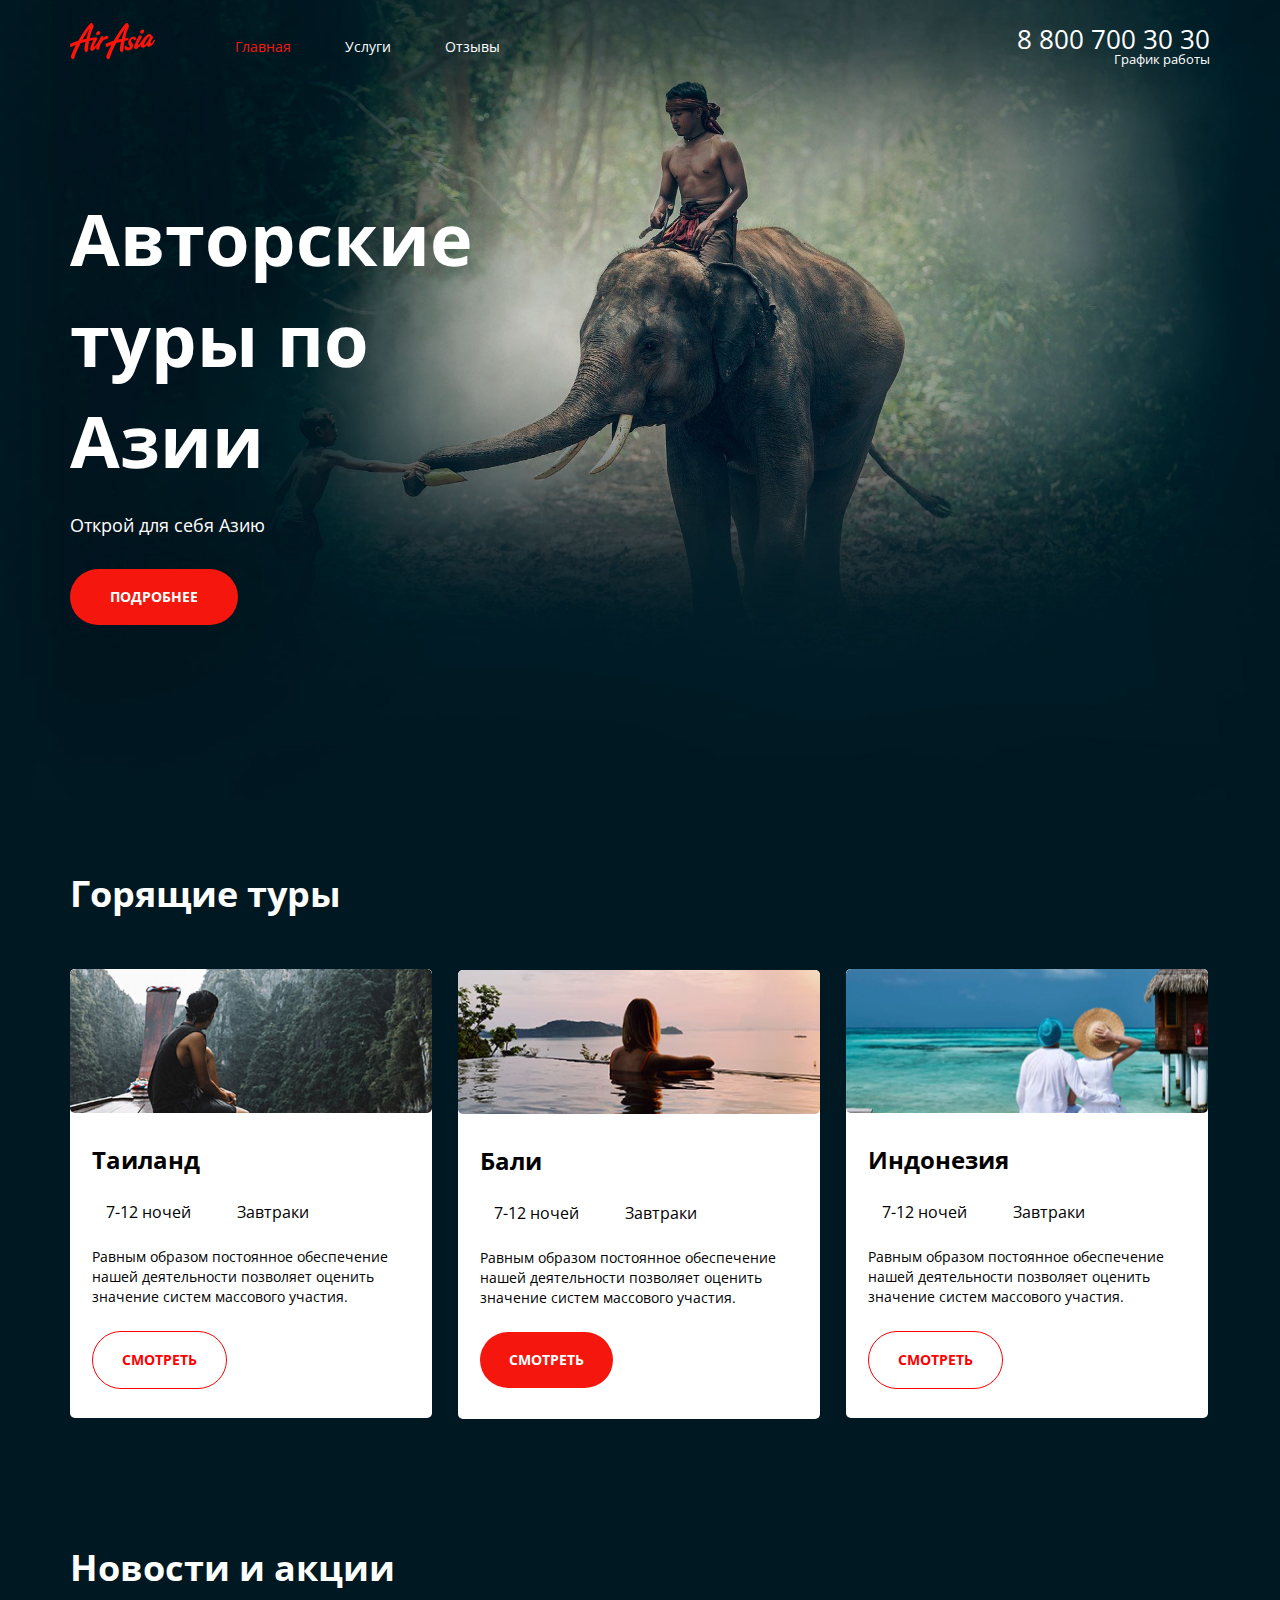
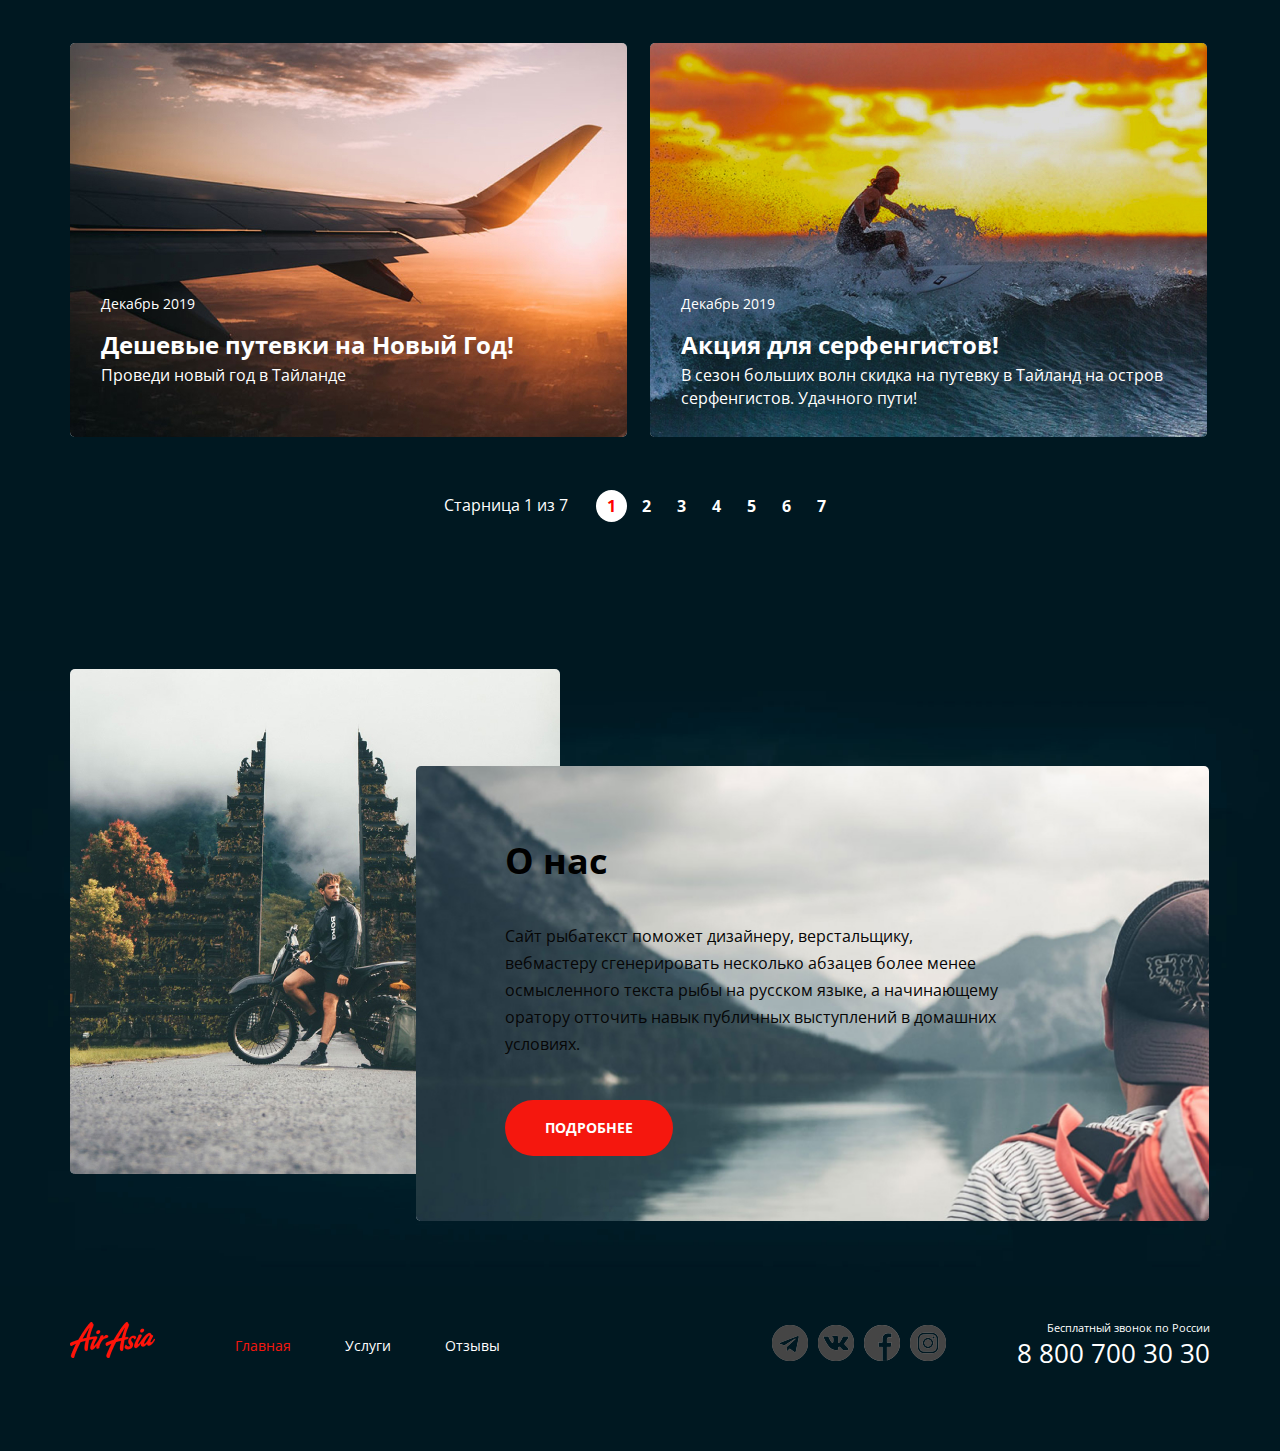
==== commit b7bf74d6: "Внесение правок и доработка ховеров" ====
--- a/index.html
+++ b/index.html
@@ -13,233 +13,227 @@
 <body>
   <div class="wrapper--bg">
     <section class="page">
-    <div class="container">
-
-      <header class="header">
-        <div class="container">
-          <a href="/" class="logo">
-            <img src="img/logo.png" alt="air asia logo" class="logo__pic">
-          </a>
-          <nav class="menu">
-            <ul class="menu__list">
-              <li class="menu__item">
-                <a href="#" class="menu__link">Главная</a>
-              </li>
-              <li class="menu__item">
-                <a href="#" class="menu__link">Услуги</a>
-              </li>
-              <li class="menu__item">
-                <a href="#" class="menu__link">Отзывы</a>
+      <div class="container">
+
+        <header class="header">
+          <div class="container">
+            <a href="/" class="logo">
+              <img src="img/logo.png" alt="air asia logo" class="logo__pic">
+            </a>
+            <nav class="menu">
+              <ul class="menu__list">
+                <li class="menu__item menu__item--active">
+                  <a href="#" class="menu__link">Главная</a>
+                </li>
+                <li class="menu__item">
+                  <a href="#" class="menu__link menu__link--color--red">Услуги</a>
+                </li>
+                <li class="menu__item">
+                  <a href="#" class="menu__link menu__link--color-red">Отзывы</a>
+                </li>
+              </ul>
+            </nav>
+            <adress class="contacts">
+              <a href="tel:+78007003030" class="contacts__phone">8 800 700 30 30</a>
+              <div class="contacts__dropdown-title contacts__dropdown-title--text-decoration--underline">График работы
+              </div>
+            </adress>
+          </div>
+        </header>
+
+        <section class="hero">
+          <div class="hero__content">
+            <div class="hero__text-section">
+              <h1 class="hero__title">Авторские туры по Азии</h1>
+              <h4 class="hero__subtitle">Открой для себя Азию</h4>
+              <a href="#" class="btn btn--color--ginger">подробнее</a>
+            </div>
+          </div>
+        </section>
+
+        <section class="tours">
+          <div class="container">
+            <h2 class="tours__title title">Горящие туры</h2>
+            
+            <ul class="tours__list">
+              <li class="tours__item">
+                <div class="tours__header">
+                  <img src="img/river.jpg" alt="" class="tours__img">
+                </div>
+                <div class="tours__content">
+                  <h3 class="tours__name">Таиланд</h3>
+                  <div class="tours__desc">
+                    <div class="tours__desc-block">
+                      <img src="img/calendar.png" alt="" class="tours__desc-img">
+                      <div class="tours__desc-name">7-12 ночей</div>
+                    </div>
+                    <div class="tours__desc-block">
+                      <img src="img/meal.png" alt="" class="tours__desc-img">
+                      <div class="tours__desc-name">Завтраки</div>
+                    </div>
+                  </div>
+                  <p class="tours__about">Равным образом постоянное обеспечение нашей
+                    деятельности позволяет оценить значение систем массового
+                    участия.</p>
+                  <a href="" class="btn btn--transparent">смотреть</a>
+                </div>
+              </li>
+              <li class="tours__item">
+                <img src="img/pool.jpg" alt="" class="tours__img">
+                <div class="tours__content">
+                  <h3 class="tours__name">Бали</h3>
+                  <div class="tours__desc">
+                    <div class="tours__desc-block">
+                      <img src="img/calendar.png" alt="" class="tours__desc-img">
+                      <div class="tours__desc-name">7-12 ночей</div>
+                    </div>
+                    <div class="tours__desc-block">
+                      <img src="img/meal.png" alt="" class="tours__desc-img">
+                      <div class="tours__desc-name">Завтраки</div>
+                    </div>
+                  </div>
+                  <p class="tours__about">Равным образом постоянное обеспечение нашей
+                    деятельности позволяет оценить значение систем массового
+                    участия.</p>
+                  <a href="" class="btn__red">смотреть</a>
+                </div>
+              </li>
+              <li class="tours__item">
+                <img src="img/ocean.jpg" alt="" class="tours__img">
+                <div class="tours__content">
+                  <h3 class="tours__name">Индонезия</h3>
+                  <div class="tours__desc">
+                    <div class="tours__desc-block">
+                      <img src="img/calendar.png" alt="" class="tours__desc-img">
+                      <div class="tours__desc-name">7-12 ночей</div>
+                    </div>
+                    <div class="tours__desc-block">
+                      <img src="img/meal.png" alt="" class="tours__desc-img">
+                      <div class="tours__desc-name">Завтраки</div>
+                    </div>
+                  </div>
+                  <p class="tours__about">Равным образом постоянное обеспечение нашей
+                    деятельности позволяет оценить значение систем массового
+                    участия.</p>
+                  <a href="" class="btn btn--transparent">смотреть</a>
+                </div>
               </li>
             </ul>
-          </nav>
-          <adress class="contacts">
-            <a href="tel:+78007003030" class="contacts__phone">8 800 700 30 30</a>
-            <div class="contacts__dropdown-title contacts__dropdown-title--active">График работы</div>
-          </adress>
-        </div>
-      </header>
-
-      <section class="hero">
-        <div class="hero__content">
-          <div class="hero__text-section">
-          <h1 class="hero__title">Авторские туры по Азии</h1>
-          <h4 class="hero__subtitle">Открой для себя Азию</h4>
-          <a href="#" class="btn btn--color--ginger">подробнее</a>
-          </div>
-        </div>
-      </section>
-
-      <section class="tours">
-        <div class="container">
-          <h2 class="tours__title title">Горящие туры</h2>
-          <div class="tours__title">
-            <img src="img/flame.png" alt="" class="tours__icon"></div>
-          <ul class="tours__list">
-            <li class="tours__item">
-              <div class="tours__header">
-              <img src="img/river.jpg" alt="" class="tours__img"></div>
-              <div class="tours__content">
-                <h3 class="tours__name">Таиланд</h3>
-                <div class="tours__desc">
-                  <div class="tours__desc-block">
-                    <img src="img/calendar.png" alt="" class="tours__desc-img">
-                    <div class="tours__desc-name">7-12 ночей</div>
-                  </div>
-                  <div class="tours__desc-block">
-                    <img src="img/meal.png" alt="" class="tours__desc-img">
-                    <div class="tours__desc-name">Завтраки</div>
-                  </div> 
-                </div>
-                <p class="tours__about">Равным образом постоянное обеспечение нашей
-                  деятельности позволяет оценить значение систем массового
-                  участия.</p>
-                <a href="" class="btn btn--transparent">смотреть</a>
-              </div>
-            </li>
-            <li class="tours__item">
-              <img src="img/pool.jpg" alt="" class="tours__img">
-              <div class="tours__content">
-                <h3 class="tours__name">Бали</h3>
-                <div class="tours__desc">
-                  <div class="tours__desc-block">
-                    <img src="img/calendar.png" alt="" class="tours__desc-img">
-                    <div class="tours__desc-name">7-12 ночей</div>
-                  </div>
-                  <div class="tours__desc-block">
-                    <img src="img/meal.png" alt="" class="tours__desc-img">
-                    <div class="tours__desc-name">Завтраки</div>
-                  </div>
-                </div>
-                <p class="tours__about">Равным образом постоянное обеспечение нашей
-                  деятельности позволяет оценить значение систем массового
-                  участия.</p>
-                <a href="" class="btn__red">смотреть</a>
-              </div>
-            </li>
-            <li class="tours__item">
-              <img src="img/ocean.jpg" alt="" class="tours__img">
-              <div class="tours__content">
-                <h3 class="tours__name">Индонезия</h3>
-                <div class="tours__desc">
-                  <div class="tours__desc-block">
-                    <img src="img/calendar.png" alt="" class="tours__desc-img">
-                    <div class="tours__desc-name">7-12 ночей</div>
-                  </div>
-                  <div class="tours__desc-block">
-                    <img src="img/meal.png" alt="" class="tours__desc-img">
-                    <div class="tours__desc-name">Завтраки</div>
-                  </div>
-                </div>
-                <p class="tours__about">Равным образом постоянное обеспечение нашей
-                  деятельности позволяет оценить значение систем массового
-                  участия.</p>
-                <a href="" class="btn btn--transparent">смотреть</a>
-              </div>
-            </li>
-          </ul>
-        </div>
-      </section>
-
-    <section class="news">
-      <div class="container">
-        <h2 class="news__title title">Новости и акции</h2>
-        <ul class="news__list">
-          <li class="news__item">
-            <img src="img/plain.jpg" alt="" class="news__img">
-            <div class="news__desc">
-              <p class="news__date">Декабрь 2019</p>
-              <h4 class="news__name">Дешевые путевки на Новый Год!</h4>
-              <tbody class="news__text">Проведи новый год в Тайланде</tbody>
-            </div>
-
-            <li class="news__item">
-              <img src="img/surfer.jpg" alt="" class="news__img">
-              <div class="news__desc">
-                <p class="news__date">Декабрь 2019</p>
-                <h4 class="news__name">Акция для серфенгистов!</h4>
-                <p class="news__text">В сезон больших волн скидка на
-                  путевку в Тайланд на остров серфенгистов.
-                  Удачного пути!</p>
-              </div>
+          </div>
+        </section>
+
+        <section class="news">
+          <div class="container">
+            <h2 class="news__title title">Новости и акции</h2>
+            <ul class="news__list">
+              <li class="news__item">
+                <img src="img/plain.jpg" alt="" class="news__img">
+                <div class="news__desc">
+                  <p class="news__date">Декабрь 2019</p>
+                  <h4 class="news__name">Дешевые путевки на Новый Год!</h4>
+                  <p class="news__text">Проведи новый год в Тайланде</p>
+                </div>
+
+              <li class="news__item">
+                <img src="img/surfer.jpg" alt="" class="news__img">
+                <div class="news__desc">
+                  <p class="news__date">Декабрь 2019</p>
+                  <h4 class="news__name">Акция для серфенгистов!</h4>
+                  <p class="news__text">В сезон больших волн скидка на
+                    путевку в Тайланд на остров серфенгистов.
+                    Удачного пути!</p>
+                </div>
               </li>
             </ul>
 
-            <paginator class="paginator">
             <div class="paginator">
               <div class="paginator__title">Старница 1 из 7</div>
               <ul class="paginator__list">
-          <li class="paginator__item paginator__item--active">
-            <a class="paginator__link" href=>1</a>
-          </li>
-          <li class="paginator__item">
-            <a class="paginator__link" href=>2</a>
-          </li>
-          <li class="paginator__item">
-            <a class="paginator__link" href=>3</a>
-          </li>
-          <li class="paginator__item">
-            <a class="paginator__link" href=>4</a>
-          </li>
-            <li class="paginator__item">
-              <a class="paginator__link" href=>5</a>
-            </li>
-            <li class="paginator__item">
-              <a class="paginator__link" href=>6</a>
-            </li>
-            <li class="paginator__item">
-              <a class="paginator__link" href=>7</a>
-            </li>
+                <li class="paginator__item paginator__item--active">
+                  <a class="paginator__link" href=>1</a>
+                </li>
+                <li class="paginator__item">
+                  <a class="paginator__link" href=>2</a>
+                </li>
+                <li class="paginator__item">
+                  <a class="paginator__link" href=>3</a>
+                </li>
+                <li class="paginator__item">
+                  <a class="paginator__link" href=>4</a>
+                </li>
+                <li class="paginator__item">
+                  <a class="paginator__link" href=>5</a>
+                </li>
+                <li class="paginator__item">
+                  <a class="paginator__link" href=>6</a>
+                </li>
+                <li class="paginator__item">
+                  <a class="paginator__link" href=>7</a>
+                </li>
               </ul>
+            </div>
+            </paginator>
+          </div>
+        </section>
+
+        <section class="about">
+          <div class="about__conteiner">
+            <div class="about__content">
+              <h2 class="about__title--color--black about__title">О нас</h2>
+              <p class="about__desc">Сайт рыбатекст поможет дизайнеру,
+                верстальщику, вебмастеру сгенерировать несколько абзацев более менее
+                осмысленного текста рыбы на русском языке, а начинающему оратору
+                отточить навык публичных выступлений в домашних условиях. </p>
+              <a href="" class="btn btn--red">подробнее</a>
+            </div>
+          </div>
+        </section>
+
+        <footer class="footer-container">
+          <div class="container">
+            <div class="footer">
+              <a href="/" class="logo">
+                <img src="img/logo.png" alt="air asia logo" class="logo__pic">
+              </a>
+              <nav class="menu">
+                <ul class="menu__list">
+                  <li class="menu__item menu__item--active">
+                    <a href="#" class="menu__link">Главная</a>
+                  </li>
+                  <li class="menu__item">
+                    <a href="#" class="menu__link menu__link--color--red">Услуги</a>
+                  </li>
+                  <li class="menu__item">
+                    <a href="#" class="menu__link menu__link--color-red">Отзывы</a>
+                  </li>
+                </ul>
+              </nav>
+              <div class="socials">
+                <ul class="socials__list">
+                  <li class="socials__item">
+                    <a href="" class="socials__link socials__link--telegram"></a>
+                  </li>
+                  <li class="socials__item">
+                    <a href="" class="socials__link socials__link--vk"></a>
+                  </li>
+                  <li class="socials__item">
+                    <a href="" class="socials__link socials__link--fb"></a>
+                  </li>
+                  <li class="socials__item">
+                    <a href="" class="socials__link socials__link--in"></a>
+                  </li>
+                </ul>
               </div>
-          </paginator>
-          </div>
-        </section>
-
-  <section class="about">
-    <div class="about__conteiner">
-      <div class="about__content">
-      <h2 class="about__title--color--black about__title">О нас</h2>
-      <article class="about__desc">Сайт рыбатекст поможет дизайнеру,
-        верстальщику, вебмастеру сгенерировать несколько абзацев более менее
-        осмысленного текста рыбы на русском языке, а начинающему оратору
-        отточить навык публичных выступлений в домашних условиях. </article>
-      <a href="" class="btn btn--red">подробнее</a>
-    </div>
-    </div>
-  </section>
-
-  <footer class="footer">
-    <div class="container">
-      <div  class="footer footer-container__content">
-        <a href="/" class="logo__footer">
-          <img src="img/logo.png" alt="air asia logo" class="logo__pic">
-        </a>
-        <nav class="menu__footer">
-          <ul class="menu__list">
-            <li class="menu__item">
-              <a href="#" class="menu__link">Главная</a>
-            </li>
-            <li class="menu__item">
-              <a href="#" class="menu__link">Услуги</a>
-            </li>
-            <li class="menu__item">
-              <a href="#" class="menu__link">Отзывы</a>
-            </li>
-          </ul>
-        </nav>
-    <div class="socials">
-      <ul class="socials__list">
-        <li class="socials__item">
-          <a class="socials__link--telegram" href="#">
-            <img src="img/telegram.png" alt="" class="socials__link-img">
-          </a>
-        <li class="socials__item">
-          <a class="socials__link--vk" href="#">
-            <img src="img/vk.png" alt="" class="socials__link-img">
-          </a>
-        <li class="socials__item">
-          <a class="socials__link" href="#">
-            <img src="img/face.png" alt="" class="socials__link-img">
-          </a>
-        <li class="socials__item">
-          <a class="socials__link-in" href="#">
-            <img src="img/in.png" alt="" class="socials__link-img">
-          </a>
-        </li>
-      </ul>
-    </div>
+              <adress class="contacts">
+                <div class="contacts__footer-text">Бесплатный звонок по России</div>
+                <a href="tel:+78007003030" class="contacts__footer-phone">8 800 700 30 30</a>
+              </adress>
+            </div>
+        </footer>
+
       </div>
-
-    <adress class="contacts__footer">
-      <div class="contacts__footer-text">Бесплатный звонок по России</div>
-      <a href="tel:+78007003030" class="contacts__footer-phone">8 800 700 30 30</a>
-    </adress>
-    </div>
-  </footer>
-
-</div>
     </section>
-</div>
+  </div>
 </body>
+
 </html>--- a/css/main.css
+++ b/css/main.css
@@ -23,9 +23,7 @@
   margin: 0;
 }
 
-ul li {
-  list-style: none;
-}
+ul li {list-style: none;}
 
 h1, h2, h3, h4, h5, h6 {
   margin: 0;
@@ -33,7 +31,7 @@
 }
 
 .wrapper--bg {
-  background: url('../img/elephant.jpg') top center, url('../img/human.jpg') bottom 190px right;
+  background: url('../img/elephant.jpg') top center, url('../img/human.jpg') bottom 165px right;
   background-repeat: no-repeat;
   background-size: contain;
 }
@@ -70,14 +68,18 @@
   text-align: right;
 }
 
+.contacts__dropdown-title:hover {
+  text-decoration: underline ;
+}
+
 .menu__item {
 display: inline-block;
 vertical-align: middle;
 margin-right: 50px;
 }
 
-.contacts__dropdown-title--active {
-  text-decoration-line: line-through;
+.menu__item--active .menu__link {
+  color: #F5170E;
 }
 
 .menu__item:last-child {
@@ -88,6 +90,11 @@
   font-size: 14px;
   text-decoration: none;
 }
+
+.menu__link:hover {
+  color: #F5170E;
+}
+
 .contacts__phone {
   text-decoration: none;
   font-size: 26px;
@@ -177,6 +184,15 @@
   margin-right: 12px;
 }
 
+.tours__title::after {
+  content: url(../img/flame.png);
+  display: inline-block;
+  width: 21px;
+  height: 28px; 
+  margin-left: 12px;
+}
+
+
 .tours__item {
   min-height: 449px; 
   display: inline-block;
@@ -193,34 +209,34 @@
 
 .tours__header {
   min-height: 144px;
-  }
+}
 
   .tours__img {
     border-radius: 5px;
     overflow: hidden;
-  }
+}
   
   .tours__content {
     padding: 24px 22px;
-  }
+}
 
   .tours__name {
     font-size: 24px;
     font-weight: bold;
     margin-bottom: 24px;
-  }
+}
 
 .tours__desc-block {
   display: inline-block;
   vertical-align: top;
-  margin-right: 25px;
+  margin-right: 28px;
 }
 .tours__desc-block:last-child {
   margin-right: 0;
 }
 
 .tours__desc-img {
-  margin-right: 7px;
+  margin-right: 10px;
   vertical-align: middle;
 }
 
@@ -254,7 +270,6 @@
   margin-bottom: 51px;
 }
 
-
 .news__img {
   display: block;
   width: 100%;
@@ -267,8 +282,7 @@
   left: 0;
   right: 0;
   bottom: 0;
-  padding: 25px 31px;
-  min-height: 163px;
+  padding: 24px 31px;
 }
 
 .news__date {
@@ -276,6 +290,10 @@
   margin-bottom: 14px;
 }
 
+.news__text {
+  min-height: 49px;
+}
+
 .news__name {
   font-size: 24px;
   font-weight: bold;
@@ -310,17 +328,17 @@
 
 .paginator__link {
   display: block;
-  width: 32px;
   height: 32px;
   border-radius: 50%;
   position: relative;
   text-decoration: none;
   font-weight: bold;
   line-height: 32px;
+ padding-inline: 11px;
 }
 
 .about {
-  padding: 147px 0 45px 0;
+  padding: 147px 0 78px 0;
 }
 
 .about__content {
@@ -357,7 +375,6 @@
   height: 505px;
   background-image: url('../img/gates.jpg');
   border-radius: 5px;
-  margin-bottom: 53px;
  }
 
  .title {
@@ -370,7 +387,6 @@
   color: #000;
  }
 
-
 .footer-container__content {
   border-top: 1px solid #fff;
 }
@@ -409,28 +425,21 @@
   font-size: 26px; 
 }
 
-
-
-
+.socials__list {
+  font-size: 0;
+  position: absolute;
+  top: 26px;
+  right: 264px;
+}
 
 .socials__item {
-  display: inline-block;
-  vertical-align: middle;
-  margin-right: 10px;
-}
-
-.socials {
-  display: block;
-  position: absolute;
-  top: 46px;
-  margin-left: 702px;
-}
-
-.socials__item:last-child {
-  margin-right: 0;
-}
-
-
+  font-size: 16px;
+  display: inline-block;
+}
+
+.socials__item:not(:first-child) {
+  margin-left: 10px;
+}
 
 .socials__link {
   display: block;
@@ -443,9 +452,8 @@
   opacity: 0;
 }
 
-.socials__link::after, 
-.socials__link::before
- {
+.socials__link::after,
+.socials__link::before {
   content: '';
   display: block;
   width: 100%;
@@ -457,34 +465,36 @@
   top: 0;
   left: 0;
   transition: .5s;
- }
-
- .socials__link--telegram::after {
-  background-image: url('/img/telegram.png');
- }
- .socials__link--telegram::before {
-  background-image: url('/img/tx.png')
- }
-
-
- .socials__link--vk::after {
-  background-image: url('/img/vk.png');
- }
- .socials__link--vk::before {
-  background-image: url('/img/vk-hover.png')
- }
-
-
- .socials__link--face::after {
-  background-image: url('/img/face.png');
- }
- .socials__link--face::before {
-  background-image: url('/img/face-hover.png')
- }
-
- .socials__link--in::after {
-  background-image: url('/img/in.png');
- }
- .socials__link--in::before {
-  background-image: url('/img/in-hover.png')
- }+}
+
+.socials__link--telegram::after {
+  background-image: url('../img/tg.png');
+}
+
+.socials__link--telegram::before {
+  background-image: url('../img/tg-hover.png');
+}
+
+.socials__link--vk::after {
+  background-image: url('../img/vk.png');
+}
+
+.socials__link--vk::before {
+  background-image: url('../img/vk-hover.png');
+}
+
+.socials__link--fb::after {
+  background-image: url('../img/fb.png');
+}
+
+.socials__link--fb::before {
+  background-image: url('../img/fb-hover.png');
+}
+
+.socials__link--in::after {
+  background-image: url('../img/in.png');
+}
+
+.socials__link--in::before {
+  background-image: url('../img/in-hover.png');
+}